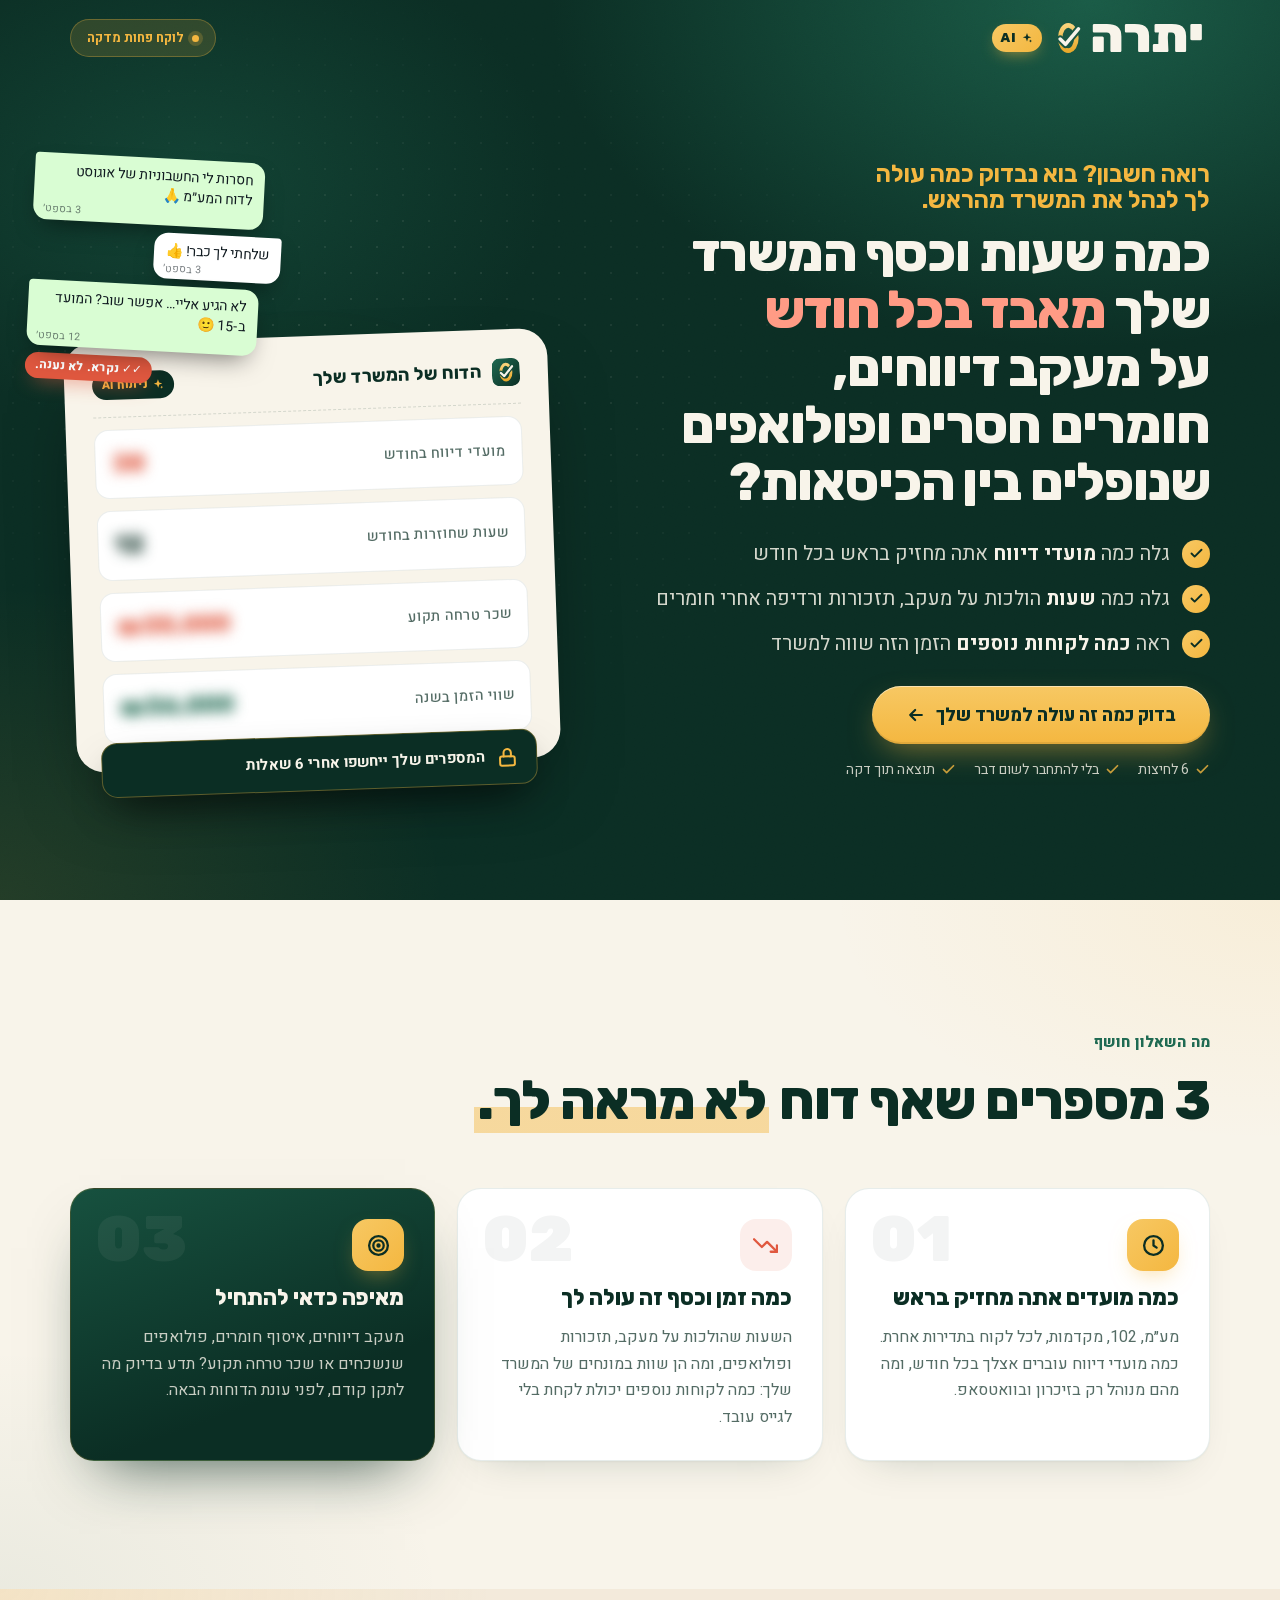
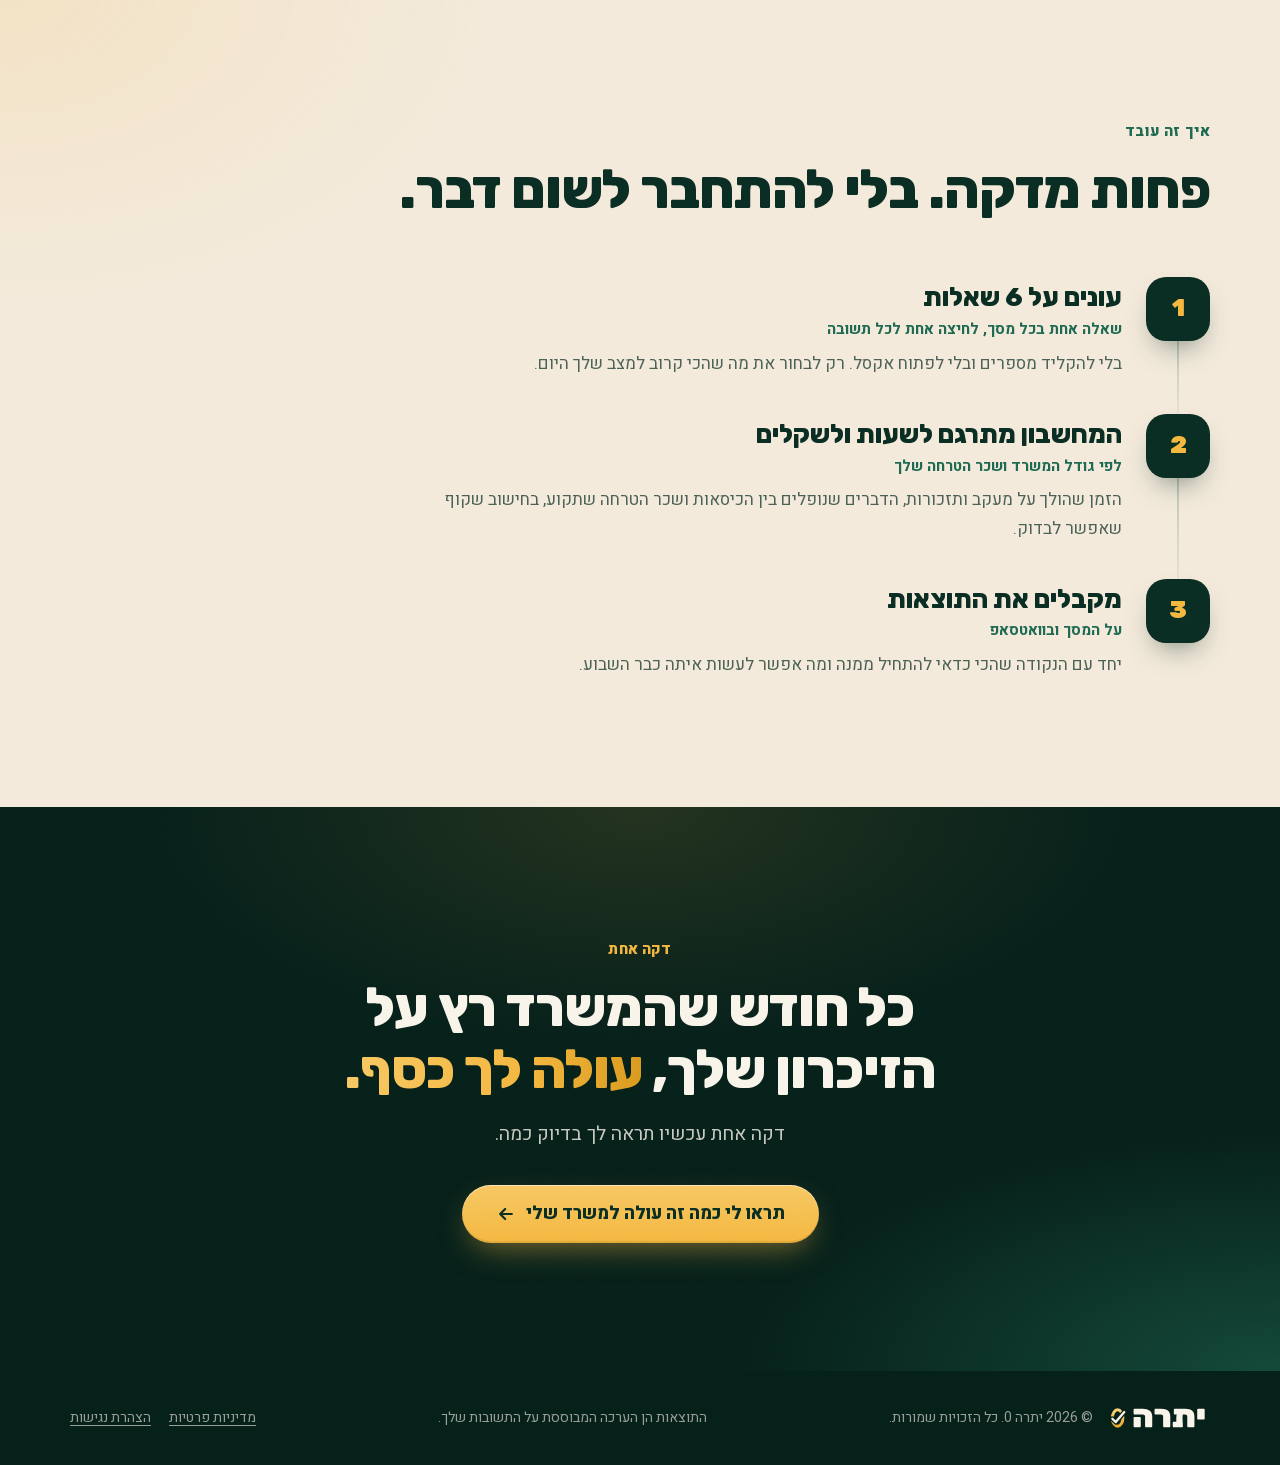
==== index.html @ f4f50a32 "feat(results): book a call from the first screen + offer copy for CPA offices - Results hero: "השלב " ====
<!doctype html>
<html lang="he" dir="rtl">
<head>
<meta charset="utf-8">
<meta name="viewport" content="width=device-width, initial-scale=1, viewport-fit=cover">
<title>מחשבון המשרד לרואי חשבון: כמה זמן וכסף אפשר להחזיר | יתרה 0</title>
<meta name="description" content="רואה חשבון? גלה תוך דקה כמה מועדי דיווח אתה מחזיק בראש, כמה שעות הולכות על מעקב ותזכורות, ומה הזמן הזה שווה למשרד שלך. 6 לחיצות, בלי להתחבר לשום דבר.">
<meta name="theme-color" content="#0B2E24">
<link rel="canonical" href="https://yitra0.noamg.co.il/">
<!-- תצוגה מקדימה כשמשתפים את הקישור (וואטסאפ, פייסבוק, לינקדאין) -->
<meta property="og:type" content="website">
<meta property="og:locale" content="he_IL">
<meta property="og:site_name" content="יתרה 0">
<meta property="og:url" content="https://yitra0.noamg.co.il/">
<meta property="og:title" content="מחשבון המשרד לרואי חשבון | יתרה 0">
<meta property="og:description" content="כמה מועדי דיווח אתה מחזיק בראש, כמה שעות הולכות על מעקב ותזכורות, ומה הזמן הזה שווה למשרד שלך. בדיקה של דקה, שש שאלות.">
<meta property="og:image" content="https://yitra0.noamg.co.il/logo/og-image.jpg">
<meta property="og:image:width" content="1200">
<meta property="og:image:height" content="630">
<meta property="og:image:alt" content="יתרה 0 — מחשבון המשרד לרואי חשבון">
<meta name="twitter:card" content="summary_large_image">
<link rel="preload" href="fonts/heebo-hebrew.woff2" as="font" type="font/woff2" crossorigin>
<link rel="preload" href="fonts/rubik-hebrew.woff2" as="font" type="font/woff2" crossorigin>
<link rel="preconnect" href="https://app.cal.com" crossorigin>
<link rel="stylesheet" href="fonts.css?v=8">
<link rel="icon" href="logo/favicon-g.svg" type="image/svg+xml">
<link rel="icon" href="logo/favicon-g-32.png" type="image/png" sizes="32x32">
<link rel="apple-touch-icon" href="logo/favicon-g-180.png">
<link rel="stylesheet" href="styles.css?v=8">
<style>
  /* ---------- Hero ---------- */
  .hero { min-height: 100svh; display: flex; align-items: center; padding-block: 96px 72px; }
  .hero-grid { position: relative; z-index: 2; display: grid; grid-template-columns: 1.1fr .9fr; gap: 64px; align-items: center; }
  .hero .preview-wrap { margin-top: 178px; }
  .hero h1 { font-size: clamp(32px, 4.4vw, 52px); line-height: 1.1; margin-top: 18px; }
  .hero h1 .kicker { display: block; font-size: .46em; font-weight: 700; margin-bottom: 12px; letter-spacing: 0; }

  .float-chat { position: absolute; z-index: 3; top: -178px; inset-inline-end: -40px; width: 250px; display: grid; gap: 7px; transform: rotate(3deg); animation: float2 6s ease-in-out infinite; }
  @keyframes float2 { 50% { transform: rotate(3deg) translateY(8px); } }
  @media (max-width: 1200px) { .float-chat { inset-inline-end: 0; } }   /* שלא תיחתך בקצה המסך בדסקטופ קטן */
  .fc-msg { position: relative; padding: 8px 12px 18px; border-radius: 14px; font-size: 14px; line-height: 1.45; color: #111B21; box-shadow: 0 12px 26px -10px rgba(0, 0, 0, .55); max-width: 92%; }
  .fc-msg time { position: absolute; bottom: 3px; inset-inline-end: 10px; font-size: 10.5px; opacity: .55; }
  .fc-out { justify-self: end; background: #D9FDD3; border-start-end-radius: 4px; }
  .fc-in { justify-self: start; background: #fff; border-start-start-radius: 4px; }
  .fc-seen { justify-self: end; font-size: 12px; font-weight: 800; color: #fff; background: var(--loss); padding: 3px 10px; border-radius: 999px; box-shadow: 0 8px 20px -8px rgba(224, 88, 63, .8); }
  .hero-bullets { list-style: none; margin: 26px 0 0; padding: 0; display: grid; gap: 12px; }
  .hero-bullets li { display: flex; align-items: center; gap: 12px; font-size: clamp(17px, 1.7vw, 20px); color: rgba(248, 244, 234, .85); }
  .hero-bullets b { color: var(--cream); font-weight: 700; }
  .hb-ck { width: 28px; height: 28px; border-radius: 50%; flex: none; display: grid; place-items: center; background: linear-gradient(135deg, var(--accent-bright), var(--accent)); color: var(--brand-900); }
  .hb-ck svg { width: 15px; height: 15px; }
  .hero-ctas { margin-top: 26px; display: flex; flex-wrap: wrap; gap: 12px; align-items: center; }

  /* כרטיס תצוגה מקדימה נעול */
  .preview-wrap { position: relative; }
  .preview-wrap::before { content: ""; position: absolute; inset: 8% 6%; background: radial-gradient(circle, rgba(244, 183, 64, .28), transparent 70%); filter: blur(40px); }
  .preview { position: relative; padding: 28px; border-radius: 28px; background: var(--cream); color: var(--ink); box-shadow: 0 40px 80px -30px rgba(0, 0, 0, .6); transform: rotate(-2deg); animation: float 7s ease-in-out infinite; }
  @keyframes float { 50% { transform: rotate(-2deg) translateY(-10px); } }
  .preview-head { display: flex; justify-content: space-between; align-items: center; padding-bottom: 16px; border-bottom: 1px dashed rgba(11, 46, 36, .15); }
  .preview-head b { font-family: var(--font-display); font-size: 18px; }
  .tag-ai { display: inline-flex; align-items: center; gap: 4px; background: var(--brand-900) !important; color: var(--accent) !important; }
  .preview-head .tag { font-size: 12px; font-weight: 800; padding: 4px 10px; border-radius: 999px; background: rgba(224, 88, 63, .12); color: var(--loss); }
  .p-row { margin-top: 12px; padding: 14px 16px; border-radius: 14px; background: #fff; border: 1px solid rgba(11, 46, 36, .08); display: flex; justify-content: space-between; align-items: center; gap: 12px; }
  .p-label { font-size: 14.5px; color: rgba(11, 46, 36, .7); font-weight: 500; }
  .p-val { font-family: var(--font-display); font-weight: 800; font-size: 24px; filter: blur(7px); user-select: none; }
  .p-val.save { color: var(--brand-600); }
  .p-val.loss { color: var(--loss); }
  .lock {
    position: absolute; inset-inline: 24px; bottom: -26px;
    display: flex; align-items: center; gap: 12px; padding: 14px 18px; border-radius: 16px;
    background: var(--brand-900); color: var(--cream); border: 1px solid rgba(244, 183, 64, .35);
    box-shadow: 0 18px 40px -14px rgba(0, 0, 0, .7); font-size: 15px; font-weight: 700;
  }
  .lock svg { width: 22px; height: 22px; color: var(--accent); flex: none; }

  /* ---------- מה תגלה ---------- */
  .discover { display: grid; grid-template-columns: repeat(3, 1fr); gap: 22px; margin-top: 56px; }
  .discover .card { display: grid; gap: 14px; align-content: start; transition: transform .4s var(--ease), box-shadow .4s var(--ease); }
  .discover .card:hover { transform: translateY(-6px); box-shadow: 0 30px 60px -30px rgba(11, 46, 36, .35); }
  .discover .num { position: absolute; top: 18px; inset-inline-end: 24px; font-family: var(--font-display); font-weight: 900; font-size: 64px; line-height: 1; color: rgba(11, 46, 36, .05); }
  .discover h3 { font-family: var(--font-display); font-size: 22px; font-weight: 800; }
  .discover p { color: rgba(11, 46, 36, .7); font-size: 16px; }

  /* ---------- איך זה עובד — ציר זמן ---------- */
  .timeline { margin-top: 56px; display: grid; gap: 0; max-width: 820px; }
  .t-step { position: relative; display: grid; grid-template-columns: 64px 1fr; gap: 24px; padding-bottom: 36px; }
  .t-step:last-child { padding-bottom: 0; }
  .t-step::before { content: ""; position: absolute; top: 64px; bottom: 0; inset-inline-start: 31px; width: 2px; background: linear-gradient(rgba(23, 81, 63, .25), rgba(23, 81, 63, .05)); }
  .t-step:last-child::before { display: none; }
  .t-num { width: 64px; height: 64px; border-radius: 20px; display: grid; place-items: center; font-family: var(--font-display); font-weight: 900; font-size: 24px; background: var(--brand-900); color: var(--accent); box-shadow: 0 14px 30px -14px rgba(11, 46, 36, .7); }
  .t-step h3 { font-family: var(--font-display); font-size: clamp(21px, 2.4vw, 26px); font-weight: 800; padding-top: 6px; }
  .t-step .t-sub { color: var(--brand-600); font-weight: 700; font-size: 15px; margin-top: 4px; }
  .t-step p:last-child { margin-top: 8px; color: rgba(11, 46, 36, .72); }

  .final { text-align: center; }
  .final p { margin: 18px auto 34px; opacity: .8; max-width: 560px; font-size: 19px; }

  /* ============================================================
     שאלון — מסך מלא, שאלה אחת בכל מסך
     ============================================================ */
  .quiz { position: fixed; inset: 0; z-index: 100; display: none; flex-direction: column; overflow-y: auto; }
  .quiz.open { display: flex; }
  .quiz-top { position: sticky; top: 0; z-index: 3; background: rgba(11, 46, 36, .85); backdrop-filter: blur(14px); border-bottom: 1px solid rgba(244, 183, 64, .15); }
  .quiz-top .container { display: flex; align-items: center; justify-content: space-between; gap: 16px; padding-block: 14px; }
  .q-count { font-size: 14.5px; font-weight: 600; color: rgba(248, 244, 234, .7); }
  .q-count b { color: var(--accent); }
  .icon-btn { width: 44px; height: 44px; border-radius: 50%; border: 1px solid rgba(248, 244, 234, .18); background: transparent; display: grid; place-items: center; cursor: pointer; color: var(--cream); transition: background .2s; }
  .icon-btn:hover { background: rgba(248, 244, 234, .1); }
  .icon-btn svg { width: 20px; height: 20px; }
  .icon-btn[hidden] { visibility: hidden; display: grid; }
  .progress { height: 4px; background: rgba(248, 244, 234, .08); }
  .progress span { display: block; height: 100%; width: 0; background: linear-gradient(90deg, var(--accent-bright), var(--accent)); box-shadow: 0 0 12px rgba(244, 183, 64, .6); transition: width .7s var(--ease); }

  .quiz-body { position: relative; z-index: 2; flex: 1; display: flex; align-items: center; padding-block: 44px 64px; }
  .screen { width: 100%; max-width: 740px; margin-inline: auto; padding-inline: 20px; display: none; }
  .screen.active { display: block; animation: screenIn .6s var(--ease) both; }
  @keyframes screenIn { from { opacity: 0; transform: translateX(-30px); } to { opacity: 1; transform: none; } }
  .screen.back-anim { animation-name: screenBack; }
  @keyframes screenBack { from { opacity: 0; transform: translateX(30px); } to { opacity: 1; transform: none; } }

  .q-title { font-family: var(--font-display); font-size: clamp(23px, 3.3vw, 33px); font-weight: 800; line-height: 1.3; text-wrap: balance; }
  .q-hint { margin-top: 12px; color: rgba(248, 244, 234, .78); font-size: 17px; }
  .options { margin-top: 30px; display: grid; gap: 12px; }
  .opt {
    display: flex; align-items: center; gap: 16px; width: 100%;
    padding: 18px 20px; border-radius: 20px; cursor: pointer; text-align: start;
    background: rgba(248, 244, 234, .05); border: 1.5px solid rgba(248, 244, 234, .12); color: var(--cream);
    transition: border-color .25s, background .25s, transform .25s var(--ease);
  }
  .opt:active { transform: scale(.985); }
  .opt:hover { border-color: rgba(244, 183, 64, .6); background: rgba(248, 244, 234, .09); transform: translateX(-4px); }
  .opt.selected { border-color: var(--accent); background: rgba(244, 183, 64, .14); }
  .opt:focus-visible { outline: 2px solid rgba(248, 244, 234, .75); outline-offset: 3px; }   /* פוקוס מקלדת נראה שונה מתשובה שנבחרה */
  .opt-key { width: 36px; height: 36px; border-radius: 50%; flex: none; display: grid; place-items: center; font-weight: 800; font-size: 15px; background: rgba(248, 244, 234, .1); transition: background .25s, color .25s; }
  .opt.selected .opt-key { background: var(--accent); color: var(--brand-900); }
  .opt-text { display: grid; gap: 2px; }
  .opt-main { font-weight: 700; font-size: 17.5px; }
  .opt-sub { font-size: 14.5px; color: rgba(248, 244, 234, .62); }
  .kbd-hint { margin-top: 22px; font-size: 13.5px; color: rgba(248, 244, 234, .5); text-align: center; }

  /* מסך החישוב */
  .calc { text-align: center; }
  .ph-title { display: inline-flex; align-items: center; gap: 10px; }
  .ph-title img { border-radius: 8px; }
  .q-center { display: inline-flex; align-items: center; gap: 10px; }
  .q-center img { border-radius: 8px; }
  .calc-logo { position: relative; width: 116px; height: 116px; margin: 0 auto 28px; display: grid; place-items: center; }
  .calc-logo::before { content: ""; position: absolute; inset: 0; border-radius: 50%; background: conic-gradient(from 0deg, transparent 0 55%, var(--accent) 100%); -webkit-mask: radial-gradient(farthest-side, transparent calc(100% - 4px), #000 calc(100% - 3px)); mask: radial-gradient(farthest-side, transparent calc(100% - 4px), #000 calc(100% - 3px)); animation: spin 1.1s linear infinite; }
  .calc-logo img { border-radius: 22px; box-shadow: 0 16px 40px -12px rgba(0, 0, 0, .6); animation: breathe 1.6s ease-in-out infinite; }
  @keyframes breathe { 50% { transform: scale(1.06); } }
  @keyframes spin { to { transform: rotate(360deg); } }
  .calc-list { list-style: none; margin: 30px auto 0; padding: 0; max-width: 440px; display: grid; gap: 12px; text-align: start; }
  .calc-list li { display: flex; gap: 12px; align-items: center; padding: 14px 18px; border-radius: 16px; background: rgba(248, 244, 234, .05); border: 1px solid rgba(248, 244, 234, .1); color: rgba(248, 244, 234, .55); transition: color .3s, border-color .3s; }
  .calc-list .tick { width: 26px; height: 26px; border-radius: 50%; display: grid; place-items: center; border: 2px solid rgba(248, 244, 234, .25); flex: none; transition: all .3s; }
  .calc-list .tick svg { width: 14px; height: 14px; opacity: 0; }
  .calc-list li.done { color: var(--cream); border-color: rgba(244, 183, 64, .35); }
  .calc-list li.done .tick { background: var(--accent); border-color: var(--accent); color: var(--brand-900); }
  .calc-list li.done .tick svg { opacity: 1; }

  /* מסך לכידת הליד */
  .lead-card { display: flex; flex-direction: column; padding: clamp(24px, 4vw, 40px); border-radius: 28px; background: var(--cream); color: var(--ink); box-shadow: 0 40px 80px -30px rgba(0, 0, 0, .6); }
  .lead-card > .pill { align-self: flex-start; }
  .hp-field { position: absolute; inset-inline-start: -9999px; width: 1px; height: 1px; opacity: 0; overflow: hidden; }   /* מלכודת לבוטים — לא נראה למשתמשים */
  .lead-card .q-hint { color: rgba(11, 46, 36, .72); }
  .lead-form { margin-top: 26px; display: grid; gap: 16px; }
  .field label { display: block; font-weight: 700; font-size: 15.5px; margin-bottom: 7px; }
  .field label small { font-weight: 500; font-size: 14px; color: rgba(11, 46, 36, .6); }
  .field input {
    width: 100%; min-height: 56px; padding: 14px 18px; border-radius: 16px;
    background: #fff; border: 1.5px solid rgba(11, 46, 36, .15); color: var(--ink);
    font: inherit; font-size: 17px; transition: border-color .2s, box-shadow .2s;
  }
  .field input::placeholder { color: rgba(11, 46, 36, .38); }
  .field input:focus { outline: none; border-color: var(--brand-600); box-shadow: 0 0 0 4px rgba(31, 106, 82, .15); }
  .field input[aria-invalid="true"] { border-color: var(--loss); }
  .field .err { display: none; margin-top: 6px; color: var(--loss); font-size: 14px; font-weight: 600; }
  .field input[aria-invalid="true"] + .err { display: block; }
  .field input[type="tel"], .field input[type="email"] { direction: ltr; text-align: right; }
  .consent { font-size: 12.5px; color: rgba(11, 46, 36, .55); text-align: center; line-height: 1.55; }
  .consent a { color: inherit; text-decoration: underline; text-underline-offset: 2px; }
  .consent-check { display: flex; gap: 10px; align-items: flex-start; font-size: 14px; line-height: 1.5; color: rgba(11, 46, 36, .75); cursor: pointer; }
  .consent-check input { width: 18px; height: 18px; margin-top: 2px; flex: none; accent-color: var(--brand-600); }
  .form-trust { display: flex; justify-content: center; gap: 8px; align-items: center; color: rgba(11, 46, 36, .7); font-size: 14px; }
  .form-trust svg { width: 16px; height: 16px; color: var(--brand-600); }
  .bribe { margin-top: 20px; padding: 16px 18px; border-radius: 18px; background: #fff; border: 1px solid rgba(11, 46, 36, .1); border-inline-start: 4px solid var(--accent); }
  .bribe-title { font-family: var(--font-display); font-weight: 800; font-size: 16px; }
  .bribe ul { list-style: none; margin: 10px 0 0; padding: 0; display: grid; gap: 9px; }
  .bribe li { display: flex; gap: 10px; align-items: flex-start; font-size: 15px; line-height: 1.55; color: rgba(11, 46, 36, .8); }
  .bribe li b { color: var(--ink); }
  .bribe-ck { width: 22px; height: 22px; border-radius: 50%; flex: none; margin-top: 1px; display: grid; place-items: center; background: var(--brand-900); color: var(--accent); }
  .bribe-ck svg { width: 12px; height: 12px; }
  .done-pill { background: rgba(31, 106, 82, .1); color: var(--brand-600); border-color: rgba(31, 106, 82, .2); }

  @media (max-width: 960px) {
    .hero-grid { grid-template-columns: 1fr; gap: 70px; }
    .preview-wrap { max-width: 460px; margin-inline: auto; width: 100%; }
    .hero .preview-wrap { margin-top: 0; }
    .float-chat { position: relative; top: auto; inset-inline-end: auto; width: auto; max-width: 300px; margin: 0 0 18px auto; transform: none; animation: none; }
    .discover { grid-template-columns: 1fr; }
  }
  /* טאבלט: שתי עמודות, והכרטיס הכהה השלישי על כל הרוחב */
  @media (min-width: 600px) and (max-width: 960px) {
    .discover { grid-template-columns: 1fr 1fr; }
    .discover .card:last-child { grid-column: 1 / -1; }
  }
  @media (max-width: 760px) {
    .hero { padding-block: 100px 80px; min-height: auto; }
    .hero-ctas { flex-direction: column; align-items: stretch; }
    .t-step { grid-template-columns: 52px 1fr; gap: 16px; }
    .t-num { width: 52px; height: 52px; font-size: 20px; border-radius: 16px; }
    .t-step::before { top: 52px; inset-inline-start: 25px; }
    .opt { padding: 16px; }
    .kbd-hint { display: none; }
    .lead-card .lead-form { order: 1; }                 /* במובייל: הטופס מעל קופסת ההבטחות, כדי שהשדות יהיו בקפל הראשון */
    .lead-card .bribe { order: 2; margin-top: 18px; }
  }

  /* ============================================================
     מובייל: פחות מלל, יותר אוויר
     ============================================================ */
  @media (max-width: 760px) {
    .site-header .pill { display: none; }                 /* "לוקח פחות מ-60 שניות" — מופיע גם ליד הכפתור */
    .hero { padding-block: 88px 56px; }
    .hero h1 { font-size: 30px; margin-top: 14px; }
    .hero h1 .kicker { font-size: .5em; margin-bottom: 8px; }
    .hero-bullets { margin-top: 18px; gap: 10px; }
    .hero-bullets li { font-size: 16px; }
    .hb-ck { width: 24px; height: 24px; }       /* משני — יש כפתור דביק למטה */
    .hero-grid { gap: 40px; }
    .float-chat { display: none; }                        /* הכאב כבר מופיע ברשימה */
    .preview { padding: 18px; border-radius: 22px; transform: none; animation: none; }
    .preview-head { gap: 10px; }
    .preview-head b { font-size: 14.5px; }
    .ph-title img { width: 24px; height: 24px; }
    .preview-head .tag { white-space: nowrap; font-size: 11.5px; padding: 4px 9px; flex: none; }
    .p-row { margin-top: 8px; padding: 10px 12px; }
    .p-label { font-size: 13.5px; }
    .p-val { font-size: 19px; }
    .lock { font-size: 13.5px; padding: 11px 14px; bottom: -22px; }

    .discover { margin-top: 32px; gap: 14px; }
    .discover .card { gap: 10px; padding: 20px; }
    .discover .num { font-size: 48px; }
    .discover h3 { font-size: 19px; }
    .discover p { font-size: 15px; }
    .timeline { margin-top: 32px; }
    .t-step { padding-bottom: 24px; }
    .t-step .t-sub { display: none; }
    .t-step p:last-child { font-size: 15px; margin-top: 4px; }
    .final p { font-size: 16px; margin: 12px auto 24px; }
  }
</style>
</head>
<body>
<!-- Meta Pixel (noscript): הפיקסל עצמו נטען מ-tracking.js לפי metaPixelId ב-config.js -->
<noscript><img height="1" width="1" style="display:none" alt="" src="https://www.facebook.com/tr?id=2202476460340750&ev=PageView&noscript=1"></noscript>
<div class="scroll-progress" id="scrollProgress" aria-hidden="true"></div>

<header class="site-header" id="siteHeader">
  <div class="container">
    <a class="logo" href="#" aria-label="לראש הדף">
      <img class="logo-img" src="logo/logo-dark.svg" alt="יתרה 0" width="160" height="40"><span class="ai-tag"><svg class="spark" viewBox="0 0 24 24" fill="currentColor" aria-hidden="true"><path d="M12 2l2.2 6.3L20.5 10.5l-6.3 2.2L12 19l-2.2-6.3L3.5 10.5l6.3-2.2z"/><path d="M19 15l.9 2.1L22 18l-2.1.9L19 21l-.9-2.1L16 18l2.1-.9z"/></svg>AI</span>
    </a>
    <span class="pill" style="font-size:13px"><span class="pill-dot"></span>לוקח פחות מדקה</span>
  </div>
</header>

<main id="main">
<!-- ============================ HERO ============================ -->
<section class="hero mesh-emerald noise">
  <div class="dot-grid"></div>
  <div class="container hero-grid">
    <div>
      <h1 class="h-display reveal"><span class="kicker text-accent">רואה חשבון? בוא נבדוק כמה עולה לך לנהל את המשרד מהראש.</span>כמה שעות וכסף המשרד שלך <span class="text-loss">מאבד בכל חודש</span> על מעקב דיווחים, חומרים חסרים ופולואפים שנופלים בין הכיסאות?</h1>

      <ul class="hero-bullets reveal">
        <li><span class="hb-ck"><svg viewBox="0 0 24 24" fill="none" stroke="currentColor" stroke-width="3" stroke-linecap="round" stroke-linejoin="round"><path d="M20 6L9 17l-5-5"/></svg></span><span>גלה כמה <b>מועדי דיווח</b> אתה מחזיק בראש בכל חודש</span></li>
        <li><span class="hb-ck"><svg viewBox="0 0 24 24" fill="none" stroke="currentColor" stroke-width="3" stroke-linecap="round" stroke-linejoin="round"><path d="M20 6L9 17l-5-5"/></svg></span><span>גלה כמה <b>שעות</b> הולכות על מעקב, תזכורות ורדיפה אחרי חומרים</span></li>
        <li><span class="hb-ck"><svg viewBox="0 0 24 24" fill="none" stroke="currentColor" stroke-width="3" stroke-linecap="round" stroke-linejoin="round"><path d="M20 6L9 17l-5-5"/></svg></span><span>ראה <b>כמה לקוחות נוספים</b> הזמן הזה שווה למשרד</span></li>
      </ul>

      <div class="reveal" id="heroCta">
        <div class="hero-ctas">
          <button class="btn btn-primary shine" data-start-quiz>
            בדוק כמה זה עולה למשרד שלך
            <svg viewBox="0 0 24 24" fill="none" stroke="currentColor" stroke-width="2.6" stroke-linecap="round" stroke-linejoin="round"><path d="M19 12H5M11 18l-6-6 6-6"/></svg>
          </button>
        </div>
        <div class="cta-meta">
          <span><svg viewBox="0 0 24 24" fill="none" stroke="currentColor" stroke-width="2.8" stroke-linecap="round" stroke-linejoin="round"><path d="M20 6L9 17l-5-5"/></svg>6 לחיצות</span>
          <span><svg viewBox="0 0 24 24" fill="none" stroke="currentColor" stroke-width="2.8" stroke-linecap="round" stroke-linejoin="round"><path d="M20 6L9 17l-5-5"/></svg>בלי להתחבר לשום דבר</span>
          <span><svg viewBox="0 0 24 24" fill="none" stroke="currentColor" stroke-width="2.8" stroke-linecap="round" stroke-linejoin="round"><path d="M20 6L9 17l-5-5"/></svg>תוצאה תוך דקה</span>
        </div>
      </div>
    </div>

    <!-- תצוגה מקדימה נעולה של דוח התוצאות -->
    <div class="preview-wrap reveal" aria-hidden="true">
      <div class="float-chat">
        <div class="fc-msg fc-out">חסרות לי החשבוניות של אוגוסט לדוח המע״מ 🙏<time>3 בספט׳</time></div>
        <div class="fc-msg fc-in">שלחתי לך כבר! 👍<time>3 בספט׳</time></div>
        <div class="fc-msg fc-out">לא הגיע אליי… אפשר שוב? המועד ב-15 🙂<time>12 בספט׳</time></div>
        <div class="fc-seen">✓✓ נקרא. לא נענה.</div>
      </div>
      <div class="preview">
        <div class="preview-head"><b class="ph-title"><img src="logo/mark.svg" alt="" width="28" height="28">הדוח של המשרד שלך</b><span class="tag tag-ai"><svg class="spark" viewBox="0 0 24 24" fill="currentColor" aria-hidden="true"><path d="M12 2l2.2 6.3L20.5 10.5l-6.3 2.2L12 19l-2.2-6.3L3.5 10.5l6.3-2.2z"/><path d="M19 15l.9 2.1L22 18l-2.1.9L19 21l-.9-2.1L16 18l2.1-.9z"/></svg>ניתוח AI</span></div>
        <div class="p-row"><span class="p-label">מועדי דיווח בחודש</span><span class="p-val loss">38</span></div>
        <div class="p-row"><span class="p-label">שעות שחוזרות בחודש</span><span class="p-val">12</span></div>
        <div class="p-row"><span class="p-label">שכר טרחה תקוע</span><span class="p-val loss">₪35,000</span></div>
        <div class="p-row"><span class="p-label">שווי הזמן בשנה</span><span class="p-val save">₪36,000</span></div>
        <div class="lock"><svg viewBox="0 0 24 24" fill="none" stroke="currentColor" stroke-width="2.2" stroke-linecap="round" stroke-linejoin="round"><rect x="4" y="11" width="16" height="10" rx="2"/><path d="M8 11V7a4 4 0 018 0v4"/></svg>המספרים שלך ייחשפו אחרי 6 שאלות</div>
      </div>
    </div>
  </div>
</section>

<!-- ============================ מה תגלה ============================ -->
<section class="section mesh-cream" id="discover">
  <div class="container">
    <div class="section-head reveal">
      <span class="eyebrow">מה השאלון חושף</span>
      <h2 class="h-section">3 מספרים שאף דוח <span class="mark">לא מראה לך.</span></h2>
    </div>
    <div class="discover">
      <article class="card reveal">
        <span class="num" aria-hidden="true">01</span>
        <span class="icon-tile tile-accent"><svg viewBox="0 0 24 24" fill="none" stroke="currentColor" stroke-width="2.2" stroke-linecap="round" stroke-linejoin="round"><circle cx="12" cy="12" r="9"/><path d="M12 7v5l3 2"/></svg></span>
        <h3>כמה מועדים אתה מחזיק בראש</h3>
        <p>מע״מ, 102, מקדמות, לכל לקוח בתדירות אחרת. כמה מועדי דיווח עוברים אצלך בכל חודש, ומה מהם מנוהל רק בזיכרון ובוואטסאפ.</p>
      </article>
      <article class="card reveal">
        <span class="num" aria-hidden="true">02</span>
        <span class="icon-tile tile-loss"><svg viewBox="0 0 24 24" fill="none" stroke="currentColor" stroke-width="2.2" stroke-linecap="round" stroke-linejoin="round"><path d="M23 18l-9.5-9.5-5 5L1 6"/><path d="M17 18h6v-6"/></svg></span>
        <h3>כמה זמן וכסף זה עולה לך</h3>
        <p>השעות שהולכות על מעקב, תזכורות ופולואפים, ומה הן שוות במונחים של המשרד שלך: כמה לקוחות נוספים יכולת לקחת בלי לגייס עובד.</p>
      </article>
      <article class="card card-dark reveal">
        <span class="num" aria-hidden="true" style="color:rgba(248,244,234,.06)">03</span>
        <span class="icon-tile tile-accent"><svg viewBox="0 0 24 24" fill="none" stroke="currentColor" stroke-width="2.2" stroke-linecap="round" stroke-linejoin="round"><circle cx="12" cy="12" r="9"/><circle cx="12" cy="12" r="5"/><circle cx="12" cy="12" r="1"/></svg></span>
        <h3>מאיפה כדאי להתחיל</h3>
        <p style="color:rgba(248,244,234,.8)">מעקב דיווחים, איסוף חומרים, פולואפים שנשכחים או שכר טרחה תקוע? תדע בדיוק מה לתקן קודם, לפני עונת הדוחות הבאה.</p>
      </article>
    </div>
  </div>
</section>

<!-- ============================ איך זה עובד ============================ -->
<section class="section mesh-cream-warm">
  <div class="container">
    <div class="section-head reveal">
      <span class="eyebrow">איך זה עובד</span>
      <h2 class="h-section">פחות מדקה. בלי להתחבר לשום דבר.</h2>
    </div>
    <div class="timeline">
      <div class="t-step reveal"><span class="t-num">1</span><div><h3>עונים על 6 שאלות</h3><p class="t-sub">שאלה אחת בכל מסך, לחיצה אחת לכל תשובה</p><p>בלי להקליד מספרים ובלי לפתוח אקסל. רק לבחור את מה שהכי קרוב למצב שלך היום.</p></div></div>
      <div class="t-step reveal"><span class="t-num">2</span><div><h3>המחשבון מתרגם לשעות ולשקלים</h3><p class="t-sub">לפי גודל המשרד ושכר הטרחה שלך</p><p>הזמן שהולך על מעקב ותזכורות, הדברים שנופלים בין הכיסאות ושכר הטרחה שתקוע, בחישוב שקוף שאפשר לבדוק.</p></div></div>
      <div class="t-step reveal"><span class="t-num">3</span><div><h3>מקבלים את התוצאות</h3><p class="t-sub">על המסך ובוואטסאפ</p><p>יחד עם הנקודה שהכי כדאי להתחיל ממנה ומה אפשר לעשות איתה כבר השבוע.</p></div></div>
    </div>
  </div>
</section>

<!-- ============================ CTA סופי ============================ -->
<section class="section mesh-deep noise final">
  <div class="container narrow reveal">
    <span class="eyebrow">דקה אחת</span>
    <h2 class="h-display h-section" style="margin-top:14px">כל חודש שהמשרד רץ על הזיכרון שלך, <span class="text-grad">עולה לך כסף.</span></h2>
    <p>דקה אחת עכשיו תראה לך בדיוק כמה.</p>
    <button class="btn btn-primary shine" data-start-quiz>
      תראו לי כמה זה עולה למשרד שלי
      <svg viewBox="0 0 24 24" fill="none" stroke="currentColor" stroke-width="2.6" stroke-linecap="round" stroke-linejoin="round"><path d="M19 12H5M11 18l-6-6 6-6"/></svg>
    </button>
  </div>
</section>
</main>

<footer class="footer">
  <div class="container">
    <span class="footer-brand"><img src="logo/logo-dark.svg" alt="יתרה 0" width="96" height="24"><span>© <span id="year"></span> <span data-brand>יתרה 0</span>. כל הזכויות שמורות.</span></span>
    <span>התוצאות הן הערכה המבוססת על התשובות שלך.</span>
    <nav class="footer-links" aria-label="מידע משפטי"><a href="privacy.html" target="_blank" rel="noopener">מדיניות פרטיות</a><a href="https://noamg.co.il/accessibility" target="_blank" rel="noopener">הצהרת נגישות</a></nav>
  </div>
</footer>

<div class="sticky-cta" id="sticky">
  <button class="btn btn-primary shine btn-block" data-start-quiz>בדוק כמה זה עולה למשרד שלך</button>
</div>

<!-- ============================================================
     השאלון
     ============================================================ -->
<div class="quiz mesh-emerald" id="quiz" role="dialog" aria-modal="true" aria-label="שאלון אבחון למשרד">
  <div class="quiz-top">
    <div class="container">
      <button class="icon-btn" id="qBack" aria-label="לשאלה הקודמת" hidden>
        <svg viewBox="0 0 24 24" fill="none" stroke="currentColor" stroke-width="2.4" stroke-linecap="round" stroke-linejoin="round"><path d="M9 18l6-6-6-6"/></svg>
      </button>
      <span class="q-center"><img src="logo/mark.svg" alt="" width="28" height="28"><span class="q-count" id="qCount" aria-live="polite"></span></span>
      <button class="icon-btn" id="qClose" aria-label="סגירת השאלון">
        <svg viewBox="0 0 24 24" fill="none" stroke="currentColor" stroke-width="2.4" stroke-linecap="round" stroke-linejoin="round"><path d="M18 6L6 18M6 6l12 12"/></svg>
      </button>
    </div>
    <div class="progress" role="progressbar" aria-valuemin="0" aria-valuemax="100" id="qProgressWrap"><span id="qProgress"></span></div>
  </div>

  <div class="quiz-body">
    <div id="qScreens" style="display:contents"></div>

    <!-- מסך החישוב -->
    <div class="screen calc" id="calcScreen">
      <div class="calc-logo" aria-hidden="true"><img src="logo/mark.svg" alt="" width="84" height="84"></div>
      <span class="ai-pill"><svg class="spark" viewBox="0 0 24 24" fill="currentColor" aria-hidden="true"><path d="M12 2l2.2 6.3L20.5 10.5l-6.3 2.2L12 19l-2.2-6.3L3.5 10.5l6.3-2.2z"/><path d="M19 15l.9 2.1L22 18l-2.1.9L19 21l-.9-2.1L16 18l2.1-.9z"/></svg>ניתוח אישי</span>
      <h2 class="q-title" style="margin-top:14px">מחשב את התוצאות של המשרד שלך...</h2>
      <ul class="calc-list">
        <li><span class="tick"><svg viewBox="0 0 24 24" fill="none" stroke="currentColor" stroke-width="3.4" stroke-linecap="round" stroke-linejoin="round"><path d="M20 6L9 17l-5-5"/></svg></span>מחשב את הזמן שהולך על מעקב דיווחים וחומרים</li>
        <li><span class="tick"><svg viewBox="0 0 24 24" fill="none" stroke="currentColor" stroke-width="3.4" stroke-linecap="round" stroke-linejoin="round"><path d="M20 6L9 17l-5-5"/></svg></span>בודק כמה דברים נופלים בין הכיסאות</li>
        <li><span class="tick"><svg viewBox="0 0 24 24" fill="none" stroke="currentColor" stroke-width="3.4" stroke-linecap="round" stroke-linejoin="round"><path d="M20 6L9 17l-5-5"/></svg></span>מחשב כמה זמן וכסף אפשר להחזיר</li>
      </ul>
    </div>

    <!-- מסך לכידת הליד -->
    <div class="screen" id="leadScreen">
      <div class="lead-card">
        <span class="pill done-pill"><svg viewBox="0 0 24 24" fill="none" stroke="currentColor" stroke-width="2.8" stroke-linecap="round" stroke-linejoin="round"><path d="M20 6L9 17l-5-5"/></svg>האבחון הושלם בהצלחה!</span>
        <h2 class="q-title" style="margin-top:16px">התוצאות שלך מוכנות.</h2>
        <p class="q-hint">חישבנו כמה שעות וכסף המשרד שלך מאבד בכל חודש על מעקב דיווחים, חומרים חסרים ופולואפים, וכמה מזה אפשר להחזיר.</p>

        <div class="bribe">
          <p class="bribe-title">ברגע שתלחץ, תקבל:</p>
          <ul>
            <li><span class="bribe-ck"><svg viewBox="0 0 24 24" fill="none" stroke="currentColor" stroke-width="2.8" stroke-linecap="round" stroke-linejoin="round"><path d="M20 6L9 17l-5-5"/></svg></span><span><b>דוח אישי למשרד שלך:</b> כמה שעות חוזרות אליך בחודש, מה הן שוות בשקלים, וכמה מועדי דיווח אתה מחזיק בראש.</span></li>
            <li><span class="bribe-ck"><svg viewBox="0 0 24 24" fill="none" stroke="currentColor" stroke-width="2.8" stroke-linecap="round" stroke-linejoin="round"><path d="M20 6L9 17l-5-5"/></svg></span><span><b>מאיפה כדאי להתחיל:</b> הנקודה שהכי מעיקה על המשרד, לפני עונת הדוחות הבאה.</span></li>
            <li><span class="bribe-ck"><svg viewBox="0 0 24 24" fill="none" stroke="currentColor" stroke-width="2.8" stroke-linecap="round" stroke-linejoin="round"><path d="M20 6L9 17l-5-5"/></svg></span><span><b>הכול גם בוואטסאפ,</b> כדי שתוכל לחזור לזה ולהראות לשותפים.</span></li>
          </ul>
        </div>

        <form class="lead-form" id="leadForm" novalidate>
          <div class="field">
            <label for="fName">שם מלא</label>
            <input id="fName" name="name" type="text" autocomplete="name" placeholder="איך קוראים לך?" required aria-describedby="fNameErr">
            <span class="err" id="fNameErr" role="alert">נא להזין שם</span>
          </div>
          <div class="field">
            <label for="fPhone">טלפון <small>(כדי שנוכל לשלוח לך את התוצאות גם לוואטסאפ)</small></label>
            <input id="fPhone" name="phone" type="tel" autocomplete="tel" inputmode="tel" placeholder="050-0000000" required aria-describedby="fPhoneErr">
            <span class="err" id="fPhoneErr" role="alert">נא להזין מספר טלפון תקין</span>
          </div>
          <label class="consent-check" for="fFollowup"><input id="fFollowup" name="followup" type="checkbox"><span>אפשר לשלוח לי בוואטסאפ תזכורת לתיאום השיחה, אם לא אספיק לקבוע. אפשר להסיר בכל עת.</span></label>
          <div class="hp-field" aria-hidden="true"><label>אתר <input name="website" type="text" tabindex="-1" autocomplete="off"></label></div>
          <button type="submit" class="btn btn-primary shine btn-block" id="leadSubmit">
            <span id="leadSubmitText">הראו לי את התוצאות</span>
            <svg viewBox="0 0 24 24" fill="none" stroke="currentColor" stroke-width="2.6" stroke-linecap="round" stroke-linejoin="round"><path d="M19 12H5M11 18l-6-6 6-6"/></svg>
          </button>
          <p class="form-trust"><svg viewBox="0 0 24 24" fill="none" stroke="currentColor" stroke-width="2.2" stroke-linecap="round" stroke-linejoin="round"><rect x="4" y="11" width="16" height="10" rx="2"/><path d="M8 11V7a4 4 0 018 0v4"/></svg>הפרטים נשארים אצלנו. בלי ספאם, ולא נעביר אותם לאף אחד.</p>
          <p class="consent">בלחיצה על הכפתור אני מאשר/ת לקבל את תוצאות האבחון ופנייה בנושא בטלפון ובוואטסאפ, בהתאם ל<a href="privacy.html" target="_blank" rel="noopener">מדיניות הפרטיות</a>.</p>
        </form>
      </div>
    </div>
  </div>
</div>

<script src="config.js?v=8"></script>
<script src="tracking.js?v=8"></script>
<script src="booking.js?v=8"></script>
<script>
(function () {
  "use strict";
  var CFG = window.FUNNEL_CONFIG || {};
  var fmt = function (n) { return Math.round(n).toLocaleString("he-IL"); };

  /* ---------- שם המותג ---------- */
  document.querySelectorAll("[data-brand]").forEach(function (el) { el.textContent = CFG.brand || el.textContent; });
  document.getElementById("year").textContent = new Date().getFullYear();

  /* ============================================================
     השאלות — לכל תשובה יש משקל (value) שנכנס לחישוב
     ============================================================ */
  var QUESTIONS = [
    {
      id: "clients",
      title: "כמה לקוחות פעילים יש למשרד?",
      options: [
        { main: "עד 30 לקוחות", sub: "משרד קטן, הכול עובר דרכי", value: 25 },
        { main: "30 עד 80 לקוחות", sub: "כבר אי אפשר לזכור הכול בראש", value: 55 },
        { main: "80 עד 200 לקוחות", sub: "יש צוות, ועדיין הכול מתנקז אליי", value: 140 },
        { main: "מעל 200 לקוחות", sub: "משרד גדול עם הרבה ידיים ועוד יותר מועדים", value: 250 }
      ]
    },
    {
      id: "tracking",
      title: "תחילת חודש. איך אתה יודע מה כל לקוח צריך לדווח החודש, ומה כבר הגיע?",
      options: [
        { main: "יש לי מערכת שמתמלאת לבד", sub: "הכול מול העיניים, בלי להכין כלום", value: 1 },
        { main: "אקסל שאני מעדכן ידנית", sub: "שעה-שעתיים של הצלבות בכל חודש", value: 5 },
        { main: "בראש ובוואטסאפים", sub: "זה עובד. עד שזה לא עובד", value: 10 },
        { main: "אני מגלה כשהלקוח מתקשר", sub: "או כשמגיע מכתב מרשות המסים", value: 15 }
      ]
    },
    {
      id: "materials",
      title: "מתקרב מועד דיווח (מע\"מ, 102, מקדמות). איך נראה איסוף החומרים מהלקוחות?",
      options: [
        { main: "הלקוחות מעלים הכול בזמן", sub: "התיקים מוכנים לטיפול תמיד", value: 4 },
        { main: "צריך להזכיר לחלק מהלקוחות", sub: "כמה שעות של הודעות ומיילים לפני כל מועד", value: 12 },
        { main: "סיוט", sub: "קבלות מטושטשות בוואטסאפ, \"שלחתי לך כבר\", ומיילים שאף אחד לא עונה עליהם", value: 22 },
        { main: "עונת דוחות = לילות לבנים", sub: "אני עובד עד 2 בלילה, הלקוחות מתעלמים מהוואטסאפים שלי, והדוחות נדחים", value: 35 }
      ]
    },
    {
      id: "slips",
      title: "בחודש האחרון, כמה פעמים משהו נפל בין הכיסאות? לקוח שחיכה לתשובה, מסמך ששכחת לבקש, פולואפ שלא קרה.",
      options: [
        { main: "אף פעם", sub: "שום דבר לא נופל אצלי", value: 0 },
        { main: "פעם-פעמיים", sub: "קורה, ואז מתנצלים ומתקנים", value: 1.5 },
        { main: "3 עד 5 פעמים", sub: "ואני יודע רק על אלה שגילו", value: 4 },
        { main: "הפסקתי לספור", sub: "כל יום משהו מתפספס, וזה יושב לי על הראש", value: 7 }
      ]
    },
    {
      id: "fee",
      title: "מה שכר הטרחה החודשי הממוצע של לקוח במשרד?",
      options: [
        { main: "עד 500 ₪", value: 400 },
        { main: "500 עד 1,000 ₪", value: 750 },
        { main: "1,000 עד 2,000 ₪", value: 1500 },
        { main: "מעל 2,000 ₪", value: 2500 }
      ]
    },
    {
      id: "outstanding",
      title: "וכמה שכר טרחה יושב כרגע \"בחוץ\", אצל לקוחות שעברו את מועד התשלום?",
      options: [
        { main: "פחות מ-10,000 ₪", sub: "זה סביר, אבל עדיין דורש התעסקות", value: 5000 },
        { main: "בין 10,000 ₪ ל-30,000 ₪", sub: "אני עובד חודשים בלי לקבל על זה כסף", value: 20000 },
        { main: "בין 30,000 ₪ ל-80,000 ₪", sub: "זה כבר מורגש בתזרים", value: 55000 },
        { main: "מעל 80,000 ₪", sub: "יותר ממה שנוח לי להודות", value: 100000 }
      ]
    }
  ];

  var TOTAL = QUESTIONS.length;
  var answers = {};      // id -> index של התשובה
  var current = 0;
  var KEYS = ["1", "2", "3", "4"];   // תואם לרמז "1-4 במקלדת"

  var quiz = document.getElementById("quiz");
  var screensWrap = document.getElementById("qScreens");
  var qCount = document.getElementById("qCount");
  var qProgress = document.getElementById("qProgress");
  var qProgressWrap = document.getElementById("qProgressWrap");
  var qBack = document.getElementById("qBack");
  var calcScreen = document.getElementById("calcScreen");
  var leadScreen = document.getElementById("leadScreen");
  var lastFocus = null;

  /* ---------- בניית מסכי השאלות ---------- */
  QUESTIONS.forEach(function (q, qi) {
    var s = document.createElement("div");
    s.className = "screen";
    s.dataset.index = qi;
    var html = '<h2 class="q-title" id="qt' + qi + '">' + q.title + '</h2>' +
               '<div class="options" role="radiogroup" aria-labelledby="qt' + qi + '">';
    q.options.forEach(function (o, oi) {
      html += '<button type="button" class="opt" role="radio" aria-checked="false" data-q="' + qi + '" data-o="' + oi + '">' +
                '<span class="opt-key" aria-hidden="true">' + KEYS[oi] + '</span>' +
                '<span class="opt-text"><span class="opt-main">' + o.main.replace(/ ₪/g, "&nbsp;₪") + '</span>' +
                (o.sub ? '<span class="opt-sub">' + o.sub + '</span>' : '') + '</span>' +
              '</button>';
    });
    html += '</div><p class="kbd-hint">טיפ: אפשר ללחוץ 1-4 במקלדת</p>';
    s.innerHTML = html;
    screensWrap.appendChild(s);
  });

  function allScreens() { return quiz.querySelectorAll(".screen"); }

  function show(el, backwards) {
    allScreens().forEach(function (s) { s.classList.remove("active", "back-anim"); });
    el.classList.add("active");
    if (backwards) el.classList.add("back-anim");
    quiz.scrollTop = 0;
  }

  function setProgress(pct, label) {
    qProgress.style.width = pct + "%";
    qProgressWrap.setAttribute("aria-valuenow", Math.round(pct));
    qCount.innerHTML = label;
  }

  function goTo(i, backwards) {
    current = i;
    var screen = screensWrap.children[i];
    show(screen, backwards);
    setProgress((i / TOTAL) * 100 + 4, "שאלה <b>" + (i + 1) + "</b> מתוך " + TOTAL);
    qBack.hidden = i === 0;
    var sel = screen.querySelector(".opt.selected") || screen.querySelector(".opt");
    setTimeout(function () { sel.focus({ preventScroll: true }); }, 60);
  }

  /* נעילת גלילה שעובדת גם באייפון (overflow:hidden לבד לא מספיק שם) */
  var lockedY = 0;
  function lockScroll() {
    lockedY = window.scrollY;
    document.body.style.position = "fixed"; document.body.style.top = -lockedY + "px";
    document.body.style.width = "100%"; document.body.style.overflow = "hidden";
  }
  function unlockScroll() {
    document.body.style.position = ""; document.body.style.top = "";
    document.body.style.width = ""; document.body.style.overflow = "";
    window.scrollTo(0, lockedY);
  }

  function openQuiz() {
    lastFocus = document.activeElement;
    quiz.classList.add("open");
    lockScroll();
    track("QuizStart");   /* פעם אחת לטעינת דף, גם אם סגר ופתח שוב */
    if (window.qfCal) window.qfCal.warm();   /* היומן נטען ברקע בזמן שעונים, כדי שיופיע מיד בדף התוצאות */
    goTo(0);
  }

  function closeQuiz() {
    quiz.classList.remove("open");
    unlockScroll();
    if (lastFocus) lastFocus.focus();
  }

  document.querySelectorAll("[data-start-quiz]").forEach(function (b) { b.addEventListener("click", openQuiz); });
  document.getElementById("qClose").addEventListener("click", closeQuiz);
  qBack.addEventListener("click", function () {
    if (leadScreen.classList.contains("active")) { goTo(TOTAL - 1, true); return; }
    if (current > 0) goTo(current - 1, true);
  });

  /* ---------- בחירת תשובה ---------- */
  screensWrap.addEventListener("click", function (e) {
    var opt = e.target.closest(".opt");
    if (!opt) return;
    choose(+opt.dataset.q, +opt.dataset.o);
  });

  var advancing = false;
  function choose(qi, oi) {
    if (advancing) return;
    answers[QUESTIONS[qi].id] = oi;
    /* אירוע לכל שאלה שנענתה (QuizAnswer1 … QuizAnswer6) — כדי לראות בדיוק איפה נוטשים */
    track("QuizAnswer" + (qi + 1), { question: QUESTIONS[qi].id, answer: oi + 1 });
    var screen = screensWrap.children[qi];
    screen.querySelectorAll(".opt").forEach(function (o, i) {
      o.classList.toggle("selected", i === oi);
      o.setAttribute("aria-checked", i === oi ? "true" : "false");
    });
    advancing = true;
    setTimeout(function () {
      advancing = false;
      if (qi < TOTAL - 1) goTo(qi + 1);
      else runCalculation();
    }, 340);
  }

  document.addEventListener("keydown", function (e) {
    if (!quiz.classList.contains("open")) return;
    if (e.key === "Escape") { closeQuiz(); return; }
    var active = screensWrap.querySelector(".screen.active");
    if (!active) return;
    var n = parseInt(e.key, 10);
    if (n >= 1 && n <= 4) choose(+active.dataset.index, n - 1);
  });

  /* לכידת פוקוס בתוך הדיאלוג: Tab לא בורח לדף שמאחור */
  document.addEventListener("keydown", function (e) {
    if (e.key !== "Tab" || !quiz.classList.contains("open")) return;
    var els = Array.prototype.filter.call(
      quiz.querySelectorAll('button:not([hidden]):not([disabled]), input:not([disabled]), a[href]'),
      function (el) { return el.offsetParent !== null; }
    );
    if (!els.length) return;
    var first = els[0], last = els[els.length - 1];
    if (e.shiftKey && document.activeElement === first) { e.preventDefault(); last.focus(); }
    else if (!e.shiftKey && document.activeElement === last) { e.preventDefault(); first.focus(); }
    else if (!quiz.contains(document.activeElement)) { e.preventDefault(); first.focus(); }
  });

  /* ---------- מסך החישוב ---------- */
  function runCalculation() {
    show(calcScreen);
    qBack.hidden = true;
    setProgress(96, "מחשב תוצאות...");
    var items = calcScreen.querySelectorAll(".calc-list li");
    items.forEach(function (li) { li.classList.remove("done"); });
    items.forEach(function (li, i) { setTimeout(function () { li.classList.add("done"); }, 650 * (i + 1)); });
    setTimeout(function () {
      show(leadScreen);
      qBack.hidden = false;
      setProgress(100, "שלב אחרון");
      track("QuizComplete");
      setTimeout(function () { document.getElementById("fName").focus(); }, 80);
    }, 650 * items.length + 600);
  }

  /* ============================================================
     לוגיקת החישוב — כל המספרים בדקות לחודש
     מעקב דיווחים  = לקוחות × דקות ללקוח (ש׳2) — 90% נחסך (הלוח מתמלא לבד)
     איסוף חומרים  = לקוחות × דקות ללקוח (ש׳3) — 60% נחסך (חלק נשאר אנושי)
     נפילות        = מספר תקלות (ש׳4) × 60 דקות טיפול — 80% נחסך
     שווי שעה      = שכר טרחה חודשי ממוצע (ש׳5) ÷ שעות ללקוח בחודש (config.js)
     שווי בשנה     = שעות שנחסכות × שווי שעה × 12
     שכר הטרחה התקוע (ש׳6) מוצג בנפרד ולא נכנס לסכום — כדי לא לספור פעמיים.
     ============================================================ */
  var SAVE = { tracking: 0.9, materials: 0.6, slips: 0.8 };
  var SLIP_MINUTES = 60;

  function val(id) { var q = QUESTIONS.filter(function (x) { return x.id === id; })[0]; return q.options[answers[id]].value; }
  function txt(id) { var q = QUESTIONS.filter(function (x) { return x.id === id; })[0]; var o = q.options[answers[id]]; return o.main + (o.sub ? " (" + o.sub + ")" : ""); }
  function r1(n) { return Math.round(n * 10) / 10; }

  function compute() {
    var clients = val("clients"), fee = val("fee");
    var perClient = CFG.hoursPerClient || 3;
    var trackingH = clients * val("tracking") / 60;
    var materialsH = clients * val("materials") / 60;
    var slipsH = val("slips") * SLIP_MINUTES / 60;
    var parts = [
      { key: "tracking", hours: trackingH, saved: trackingH * SAVE.tracking },
      { key: "materials", hours: materialsH, saved: materialsH * SAVE.materials },
      { key: "slips", hours: slipsH, saved: slipsH * SAVE.slips }
    ];
    var hours = parts.reduce(function (a, p) { return a + p.hours; }, 0);
    var saved = parts.reduce(function (a, p) { return a + p.saved; }, 0);
    /* מעגלים לפני ההכפלה — כדי שהחישוב שמוצג בדף התוצאות ("12 × ₪250 × 12") ייצא בדיוק */
    var savedR = Math.max(1, Math.round(saved));
    var hourValue = Math.round(fee / perClient);
    var yearly = savedR * hourValue * 12;
    var biggest = answers.outstanding >= 2 ? "cashflow"
      : parts.slice().sort(function (a, b) { return b.saved - a.saved; })[0].key;

    return {
      clients: clients,
      clientsLabel: QUESTIONS[0].options[answers.clients].main,
      fee: fee,
      trackingHours: r1(trackingH), materialsHours: r1(materialsH), slipsHours: r1(slipsH),
      slips: val("slips"),
      hours: Math.max(1, Math.round(hours)),
      saved: savedR,
      savedYear: savedR * 12,
      extraClients: Math.floor(savedR / perClient),
      perClient: perClient,
      hourValue: hourValue,
      yearly: yearly,
      monthlyValue: Math.round(yearly / 12),
      deadlines: Math.round(clients * (CFG.deadlinesPerClient || 1.5)),
      outstanding: val("outstanding"),
      biggest: biggest,
      taxRisk: answers.materials === 3 || answers.tracking === 3
    };
  }

  /* ---------- טופס הליד ---------- */
  var form = document.getElementById("leadForm");
  var SUBMIT_TEXT = document.getElementById("leadSubmitText").textContent;
  function setErr(input, bad) { input.setAttribute("aria-invalid", bad ? "true" : "false"); return !bad; }
  // הודעת השגיאה נעלמת ברגע שמתחילים לתקן
  ["name", "phone"].forEach(function (f) { form[f].addEventListener("input", function () { setErr(form[f], false); }); });
  // אם הדפדפן שחזר את הדף מהמטמון אחרי "חזור" — הכפתור לא נשאר נעול
  addEventListener("pageshow", function (e) {
    if (!e.persisted) return;
    document.getElementById("leadSubmit").disabled = false;
    document.getElementById("leadSubmitText").textContent = SUBMIT_TEXT;
  });

  form.addEventListener("submit", function (e) {
    e.preventDefault();
    var name = form.name.value.trim();
    var phoneDigits = form.phone.value.replace(/\D/g, "");
    var ok = true;
    ok = setErr(form.name, name.length < 2) && ok;
    ok = setErr(form.phone, !/^(0\d{8,9}|972\d{8,9})$/.test(phoneDigits)) && ok;
    if (!ok) { var bad = form.querySelector('[aria-invalid="true"]'); if (bad) bad.focus(); return; }

    var btn = document.getElementById("leadSubmit");
    btn.disabled = true;
    document.getElementById("leadSubmitText").textContent = "מכין את התוצאות שלך...";

    var r = compute();
    var result = { name: name.split(" ")[0], fullName: name, phone: form.phone.value.trim(), result: r, at: Date.now() };
    try { sessionStorage.setItem("qf_result", JSON.stringify(result)); } catch (err) {}

    /* Payload שטוח — נקלט ב-Gware (receiveWebsiteLead בשכבת התאימות) וגם ב-Google Apps Script */
    var utm = utmParams();
    var payload = {
      event: "quiz_lead",
      source: "yitra0_loss_quiz",
      /* מזהה קבוע לליד הזה: נשמר עם הליד הממתין ונשלח שוב באותו ערך,
         כך ש-Gware מזהה שליחה חוזרת ולא קולטת את אותו ליד פעמיים */
      submission_id: submissionId(),
      submitted_at: new Date().toISOString(),
      name: name,
      first_name: name.split(" ")[0],
      email: "",            /* הטופס לא אוסף אימייל; המפתח נשאר כדי שהמיפוי בצד המקבל לא יישבר */
      phone: form.phone.value.trim(),
      phone_intl: phoneIntl(form.phone.value),
      q1_question: "לקוחות פעילים במשרד",
      q1_answer: txt("clients"),
      q2_question: "איך יודע מה כל לקוח צריך לדווח החודש",
      q2_answer: txt("tracking"),
      q3_question: "איסוף חומרים לפני מועד דיווח",
      q3_answer: txt("materials"),
      q4_question: "כמה פעמים משהו נפל בין הכיסאות בחודש האחרון",
      q4_answer: txt("slips"),
      q5_question: "שכר טרחה חודשי ממוצע ללקוח",
      q5_answer: txt("fee"),
      q6_question: "שכר טרחה פתוח שעבר את מועד התשלום",
      q6_answer: txt("outstanding"),
      hours_per_month: r.hours,
      hours_saved_per_month: r.saved,
      yearly_value: r.yearly,
      extra_clients: r.extraClients,
      deadlines_per_month: r.deadlines,
      outstanding_fees: r.outstanding,
      biggest_leak: r.biggest,
      biggest_leak_label: LEAK_LABELS[r.biggest] || r.biggest,
      utm_source: utm.utm_source,
      utm_medium: utm.utm_medium,
      utm_campaign: utm.utm_campaign,
      utm_content: utm.utm_content,
      utm_term: utm.utm_term,
      page_url: location.href.split("?")[0]
    };
    if (CFG.leadFormId) payload.form_id = CFG.leadFormId;          /* אימות מול Gware */
    if (CFG.leadSecretKey) payload.secret_key = CFG.leadSecretKey;
    payload.followup_consent = !!(form.followup && form.followup.checked);   /* תזכורת לתיאום בוואטסאפ — רק אם סימן */
    payload.notes = leadNotes(payload);                              /* סיכום קריא לשדה ההערות של הליד */

    var isBot = !!(form.website && form.website.value.trim());       /* מלכודת: בני אדם לא רואים את השדה */
    if (!isBot) track("Lead", {}, true);
    (isBot ? Promise.resolve() : sendLead(payload)).then(function () { location.href = "results.html"; });
  });

  /* סיכום השאלון בעברית — נכנס להערות של הליד ב-Gware */
  function leadNotes(p) {
    return [
      "ליד ממחשבון המשרד (יתרה 0)",
      "שעות בחודש: " + p.hours_per_month + " · מתוכן אפשר להחזיר: " + p.hours_saved_per_month + " · שווי בשנה: ₪" + fmt(p.yearly_value),
      "מועדי דיווח בחודש: " + p.deadlines_per_month + " · שכר טרחה פתוח: ₪" + fmt(p.outstanding_fees),
      "הדליפה הגדולה: " + p.biggest_leak_label,
      "1. " + p.q1_question + ": " + p.q1_answer,
      "2. " + p.q2_question + ": " + p.q2_answer,
      "3. " + p.q3_question + ": " + p.q3_answer,
      "4. " + p.q4_question + ": " + p.q4_answer,
      "5. " + p.q5_question + ": " + p.q5_answer,
      "6. " + p.q6_question + ": " + p.q6_answer,
      "מאשר/ת תזכורת לתיאום בוואטסאפ: " + (p.followup_consent ? "כן" : "לא"),
      "מקור: " + p.utm_source + (p.utm_campaign ? " / " + p.utm_campaign : "")
    ].join("\n");
  }

  var LEAK_LABELS = {
    tracking: "מעקב דיווחים מהראש",
    materials: "איסוף חומרים לדיווח",
    slips: "פולואפים שנופלים בין הכיסאות",
    cashflow: "שכר טרחה תקוע אצל לקוחות"
  };

  function submissionId() {
    if (window.crypto && crypto.randomUUID) return crypto.randomUUID();
    return Date.now().toString(36) + "-" + Math.random().toString(36).slice(2, 12);
  }

  /* 972XXXXXXXXX — פורמט שמתאים לוואטסאפ ול-CRM */
  function phoneIntl(raw) {
    var d = String(raw || "").replace(/\D/g, "");
    if (d.indexOf("972") === 0) return d;
    return d.charAt(0) === "0" ? "972" + d.slice(1) : d;
  }

  /**
   * שליחה ל-Webhook (Gware / Apps Script) — בלי לאבד לידים בשקט:
   * ניסיון 1: JSON רגיל. אם השרת תומך ב-CORS מקבלים תשובה אמיתית ובודקים שהיא תקינה.
   * ניסיון 2 (אם הראשון נכשל או החזיר שגיאה): text/plain במצב no-cors — עובר בלי preflight,
   *   ושני הצדדים (Gware ו-Apps Script) יודעים לפרסר JSON מגוף טקסט. התשובה אטומה, אז מניחים שהגיע.
   * אם גם זה נכשל (אין רשת), הליד נשמר ב-localStorage ונשלח שוב מדף התוצאות או דף התודה.
   */
  var PENDING_KEY = "qf_pending_lead";
  function postLead(payload) {
    var url = CFG.leadWebhookUrl, body = JSON.stringify(payload);
    return fetch(url, { method: "POST", headers: { "Content-Type": "application/json" }, body: body, keepalive: true })
      .then(function (res) { if (!res.ok) throw new Error("HTTP " + res.status); return true; })
      .catch(function () {
        return fetch(url, { method: "POST", mode: "no-cors", headers: { "Content-Type": "text/plain;charset=UTF-8" }, body: body, keepalive: true })
          .then(function () { return true; });
      });
  }
  function sendLead(payload) {
    if (!CFG.leadWebhookUrl) return Promise.resolve();
    try { localStorage.setItem(PENDING_KEY, JSON.stringify({ payload: payload, attempts: 0 })); } catch (e) {}
    var req = postLead(payload)
      .then(function () { try { localStorage.removeItem(PENDING_KEY); } catch (e) {} })
      .catch(function () {});
    // לא מחכים יותר מ-2.5 שניות — הלקוח חייב לראות תוצאות (keepalive ממשיך את השליחה ברקע)
    return Promise.race([req, new Promise(function (res) { setTimeout(res, 2500); })]);
  }

  function utmParams() {
    var p = new URLSearchParams(location.search), out = {};
    ["utm_source", "utm_medium", "utm_campaign", "utm_content", "utm_term"].forEach(function (k) { out[k] = p.get(k) || ""; });
    if (!out.utm_source) out.utm_source = "direct";
    return out;
  }

  /* מדידה — דרך tracking.js (פיקסל מטא / GA4, אם הוגדרו ב-config.js). כל אירוע נשלח פעם אחת לטעינת דף */
  function track(ev, params, standard) {
    if (window.qfTrackOnce) window.qfTrackOnce(ev, params, standard);
  }

  /* ---------- אנימציות גלילה + CTA דביק ---------- */
  var io = new IntersectionObserver(function (entries) {
    entries.forEach(function (en) { if (en.isIntersecting) { en.target.classList.add("in"); io.unobserve(en.target); } });
  }, { threshold: .12 });
  document.querySelectorAll(".reveal").forEach(function (el, i) { el.style.transitionDelay = (i % 4) * 70 + "ms"; io.observe(el); });

  var sticky = document.getElementById("sticky");
  var heroBtn = document.querySelector("#heroCta .btn");
  // הכפתור הדביק מופיע ברגע שהכפתור הראשי לא נראה במלואו (גם כשהוא חתוך בתחתית המסך)
  new IntersectionObserver(function (en) { sticky.classList.toggle("show", en[0].intersectionRatio < 0.95); }, { threshold: [0, 0.95, 1] }).observe(heroBtn);

  /* כותרת עליונה + פס התקדמות גלילה */
  var header = document.getElementById("siteHeader");
  var bar = document.getElementById("scrollProgress");
  function onScroll() {
    var y = window.scrollY, max = document.documentElement.scrollHeight - innerHeight;
    header.classList.toggle("scrolled", y > 30);
    bar.style.transform = "scaleX(" + (max > 0 ? y / max : 0) + ")";
  }
  addEventListener("scroll", onScroll, { passive: true });
  onScroll();
})();
</script>
</body>
</html>
---- fonts.css ----
/* פונטים מקומיים — Heebo ו-Rubik (רישיון SIL OFL), קבצים משתנים (wght), תת-קבוצות עברית ולטינית.
   הורדו מ-Google Fonts ונשמרו בתיקייה fonts/ כדי שהטעינה לא תהיה תלויה בשרת חיצוני. */

@font-face {
  font-family: 'Heebo';
  font-style: normal;
  font-weight: 400 900;
  font-display: swap;
  src: url('fonts/heebo-hebrew.woff2') format('woff2');
  unicode-range: U+0307-0308, U+0590-05FF, U+200C-2010, U+20AA, U+25CC, U+FB1D-FB4F;
}
@font-face {
  font-family: 'Heebo';
  font-style: normal;
  font-weight: 400 900;
  font-display: swap;
  src: url('fonts/heebo-latin.woff2') format('woff2');
  unicode-range: U+0000-00FF, U+0131, U+0152-0153, U+02BB-02BC, U+02C6, U+02DA, U+02DC, U+0304, U+0308, U+0329, U+2000-206F, U+20AC, U+2122, U+2191, U+2193, U+2212, U+2215, U+FEFF, U+FFFD;
}
@font-face {
  font-family: 'Rubik';
  font-style: normal;
  font-weight: 600 900;
  font-display: swap;
  src: url('fonts/rubik-hebrew.woff2') format('woff2');
  unicode-range: U+0307-0308, U+0590-05FF, U+200C-2010, U+20AA, U+25CC, U+FB1D-FB4F;
}
@font-face {
  font-family: 'Rubik';
  font-style: normal;
  font-weight: 600 900;
  font-display: swap;
  src: url('fonts/rubik-latin.woff2') format('woff2');
  unicode-range: U+0000-00FF, U+0131, U+0152-0153, U+02BB-02BC, U+02C6, U+02DA, U+02DC, U+0304, U+0308, U+0329, U+2000-206F, U+20AC, U+2122, U+2191, U+2193, U+2212, U+2215, U+FEFF, U+FFFD;
}
---- styles.css ----
/* ============================================================
   משפך שאלון — מחשבון ההפסדים השקט
   שפת עיצוב בהשראת noamgamliel.com:
   ירוק אמרלד עמוק + קרם חם + זהב · מש-גרדיאנטים · כפתורי זהב עם ברק
   ============================================================ */
:root {
  --brand-950: #06201A;
  --brand-900: #0B2E24;
  --brand-800: #0F3B2F;
  --brand-700: #17513F;
  --brand-600: #1F6A52;
  --cream: #F8F4EA;
  --cream-warm: #F3EADB;
  --ink: #0B2E24;
  --accent: #F4B740;
  --accent-bright: #F7C863;
  --accent-deep: #D99A1E;
  --loss: #E0583F;          /* הפסד על רקע קרם */
  --loss-light: #FF9B85;    /* הפסד על רקע כהה */
  --emerald: #0E9F6E;      /* אמרלד המותג — הצלחה/חיובי */
  --aqua: #2DD4BF;         /* אקווה — הדגשות AI בלבד (תבלין) */
  --save: var(--emerald);

  --radius: 24px;
  --radius-sm: 14px;
  --ease: cubic-bezier(.22, 1, .36, 1);
  --container: 1180px;
  --font-display: "Rubik", "Heebo", system-ui, sans-serif;
  --font: "Heebo", system-ui, -apple-system, "Segoe UI", Arial, sans-serif;
}

*, *::before, *::after { box-sizing: border-box; }
html { scroll-behavior: smooth; -webkit-text-size-adjust: 100%; background: var(--brand-950); }
body {
  margin: 0;
  font-family: var(--font);
  background: var(--cream);
  color: var(--ink);
  line-height: 1.65;
  font-size: 17px;
  -webkit-font-smoothing: antialiased;
  overflow-x: hidden;
}
img, svg { display: block; max-width: 100%; }
a { color: inherit; }
button { font: inherit; color: inherit; }
h1, h2, h3 { margin: 0; line-height: 1.15; }
p { margin: 0; }
strong { font-weight: 800; }
.container { width: 100%; max-width: var(--container); margin-inline: auto; padding-inline: 20px; }
.narrow { max-width: 780px; }
.center { text-align: center; }
.money { direction: ltr; unicode-bidi: isolate; white-space: nowrap; }
.sr-only { position: absolute; width: 1px; height: 1px; overflow: hidden; clip: rect(0 0 0 0); white-space: nowrap; }
:focus-visible { outline: 3px solid var(--accent); outline-offset: 3px; border-radius: 8px; }

.h-display, .h-section { font-family: var(--font-display); font-weight: 800; letter-spacing: -.02em; text-wrap: balance; }
.h-section { font-size: clamp(30px, 4.6vw, 54px); }

/* ---------- רקעי מש ---------- */
.mesh-emerald {
  background:
    radial-gradient(60% 55% at 85% 0%, rgba(31, 106, 82, .75), transparent 70%),
    radial-gradient(50% 50% at 0% 100%, rgba(244, 183, 64, .10), transparent 70%),
    radial-gradient(40% 40% at 15% 20%, rgba(23, 81, 63, .6), transparent 70%),
    var(--brand-900);
  color: var(--cream);
}
.mesh-deep {
  background:
    radial-gradient(55% 60% at 50% 0%, rgba(244, 183, 64, .12), transparent 70%),
    radial-gradient(60% 60% at 100% 100%, rgba(31, 106, 82, .55), transparent 70%),
    var(--brand-950);
  color: var(--cream);
}
.mesh-cream {
  background:
    radial-gradient(50% 50% at 100% 0%, rgba(244, 183, 64, .10), transparent 70%),
    radial-gradient(50% 50% at 0% 100%, rgba(23, 81, 63, .06), transparent 70%),
    var(--cream);
}
.mesh-cream-warm {
  background:
    radial-gradient(55% 55% at 0% 0%, rgba(244, 183, 64, .14), transparent 70%),
    var(--cream-warm);
}
.noise::after {
  content: ""; position: absolute; inset: 0; pointer-events: none; opacity: .05; mix-blend-mode: overlay;
  background-image: url("data:image/svg+xml,%3Csvg xmlns='http://www.w3.org/2000/svg' width='160' height='160'%3E%3Cfilter id='n'%3E%3CfeTurbulence type='fractalNoise' baseFrequency='.9' numOctaves='3'/%3E%3C/filter%3E%3Crect width='100%25' height='100%25' filter='url(%23n)'/%3E%3C/svg%3E");
}
.dot-grid {
  position: absolute; inset: 0; pointer-events: none;
  background-image: radial-gradient(rgba(248, 244, 234, .12) 1px, transparent 1px);
  background-size: 26px 26px;
  mask-image: radial-gradient(ellipse 60% 55% at 30% 40%, #000, transparent 75%);
}

/* ---------- פס התקדמות גלילה ---------- */
.scroll-progress {
  position: fixed; top: 0; inset-inline: 0; height: 3px; z-index: 60;
  background: linear-gradient(90deg, var(--accent-bright), var(--accent));
  transform-origin: right; transform: scaleX(0);
}

/* ---------- כותרת עליונה ---------- */
.site-header { position: fixed; top: 0; inset-inline: 0; z-index: 50; padding-block: 16px; transition: padding .3s var(--ease); }
.site-header::before {
  content: ""; position: absolute; inset: 0; opacity: 0; transition: opacity .4s var(--ease);
  background: rgba(11, 46, 36, .72); backdrop-filter: blur(18px);
  border-bottom: 1px solid rgba(244, 183, 64, .15);
  box-shadow: 0 10px 40px -16px rgba(11, 46, 36, .7);
}
.site-header.scrolled { padding-block: 10px; }
.site-header.scrolled::before { opacity: 1; }
.site-header .container { position: relative; display: flex; align-items: center; justify-content: space-between; gap: 16px; }
.logo { display: inline-flex; align-items: center; gap: 10px; min-height: 44px; font-family: var(--font-display); font-weight: 800; font-size: 20px; text-decoration: none; color: var(--cream); }
.logo-img { display: block; height: 40px; width: auto; }
.site-header.scrolled .logo-img { height: 34px; }
@media (max-width: 760px) { .logo-img { height: 32px; } }

/* ---------- תגיות ---------- */
.pill {
  display: inline-flex; align-items: center; gap: 8px;
  padding: 7px 16px; border-radius: 999px;
  background: rgba(244, 183, 64, .15); color: var(--accent);
  border: 1px solid rgba(244, 183, 64, .3);
  font-size: 14px; font-weight: 700;
}
.pill svg { width: 15px; height: 15px; flex: none; }
.pill-dot { width: 7px; height: 7px; border-radius: 50%; background: var(--accent); box-shadow: 0 0 0 4px rgba(244, 183, 64, .2); animation: blink 2s infinite; }
@keyframes blink { 50% { opacity: .35; } }
.eyebrow { display: inline-block; font-size: 15px; font-weight: 800; letter-spacing: .01em; color: var(--brand-600); text-transform: uppercase; }
.on-dark .eyebrow, .mesh-emerald .eyebrow, .mesh-deep .eyebrow { color: var(--accent); }

.text-accent { color: var(--accent); }
.text-loss { color: var(--loss); }
.on-dark .text-loss, .mesh-emerald .text-loss, .mesh-deep .text-loss { color: var(--loss-light); }
.text-grad {
  background: linear-gradient(90deg, var(--accent-bright), var(--accent) 60%, var(--accent-deep));
  -webkit-background-clip: text; background-clip: text; color: transparent;
}
.mark {
  background: linear-gradient(transparent 60%, rgba(244, 183, 64, .45) 60%);
  padding-inline: 3px;
}

/* ---------- כפתורים ---------- */
.btn {
  position: relative; overflow: hidden; isolation: isolate;
  display: inline-flex; align-items: center; justify-content: center; gap: 10px;
  min-height: 58px; padding: 15px 34px;
  border: 0; border-radius: 999px; cursor: pointer;
  font-size: 18px; font-weight: 800; text-decoration: none; text-align: center; line-height: 1.3;
  transition: transform .3s var(--ease), box-shadow .3s var(--ease), background .3s;
}
.btn svg { width: 20px; height: 20px; flex: none; transition: transform .3s var(--ease); }
.btn-primary {
  background: linear-gradient(180deg, var(--accent-bright), var(--accent));
  color: var(--brand-900);
  box-shadow: 0 12px 32px -10px rgba(244, 183, 64, .55), inset 0 1px 0 rgba(255, 255, 255, .5), inset 0 -2px 0 rgba(0, 0, 0, .08);
}
.btn-primary:hover { transform: translateY(-2px); box-shadow: 0 18px 42px -10px rgba(244, 183, 64, .7), inset 0 1px 0 rgba(255, 255, 255, .5); }
.btn-primary:hover svg { transform: translateX(-4px); }
.btn-primary:active { transform: translateY(0); }
/* אפקט ברק */
.shine::before {
  content: ""; position: absolute; inset: 0; z-index: -1;
  background: linear-gradient(105deg, transparent 35%, rgba(255, 255, 255, .55) 50%, transparent 65%);
  transform: translateX(120%); animation: shine 4.2s var(--ease) infinite;
}
@keyframes shine { 0%, 55% { transform: translateX(120%); } 85%, 100% { transform: translateX(-120%); } }
.btn-dark { background: var(--brand-900); color: var(--cream); box-shadow: 0 14px 30px -12px rgba(11, 46, 36, .6); }
.btn-dark:hover { transform: translateY(-2px); background: var(--brand-800); }
.btn-wa { background: #25D366; color: #052E16; box-shadow: 0 14px 30px -12px rgba(37, 211, 102, .6); }
.btn-wa:hover { transform: translateY(-2px); }
.btn-block { width: 100%; }
.btn[disabled] { opacity: .7; cursor: progress; }
.cta-meta { margin-top: 14px; font-size: 14px; display: flex; flex-wrap: wrap; gap: 6px 18px; opacity: .8; }
.cta-meta span { display: inline-flex; align-items: center; gap: 6px; }
.cta-meta svg { width: 15px; height: 15px; color: var(--accent); }

/* ---------- סקשנים וכרטיסים ---------- */
section { position: relative; overflow: hidden; }
.section { padding-block: clamp(76px, 10vw, 136px); }
.section-head { max-width: 820px; }
.section-head .h-section { margin-top: 14px; }
.section-sub { margin-top: 18px; font-size: clamp(17px, 1.6vw, 20px); opacity: .78; line-height: 1.7; }

.card {
  position: relative;
  background: #fff;
  border: 1px solid rgba(23, 81, 63, .1);
  border-radius: var(--radius);
  padding: 30px;
  box-shadow: 0 1px 2px rgba(11, 46, 36, .04), 0 18px 40px -26px rgba(11, 46, 36, .25);
}
.card-dark {
  background: linear-gradient(160deg, var(--brand-700), var(--brand-900) 70%);
  color: var(--cream);
  border: 1px solid rgba(244, 183, 64, .18);
  box-shadow: 0 30px 60px -30px rgba(11, 46, 36, .8);
}
.card-glass {
  background: rgba(248, 244, 234, .04);
  border: 1px solid rgba(248, 244, 234, .1);
  border-radius: var(--radius);
  padding: 28px;
  backdrop-filter: blur(6px);
}
.icon-tile { width: 52px; height: 52px; border-radius: 16px; display: grid; place-items: center; flex: none; }
.icon-tile svg { width: 25px; height: 25px; }
.tile-accent { background: linear-gradient(135deg, var(--accent-bright), var(--accent)); color: var(--brand-900); box-shadow: 0 10px 24px -10px rgba(244, 183, 64, .6); }
.tile-loss { background: rgba(224, 88, 63, .1); color: var(--loss); }


/* ---------- אנימציות גלילה ---------- */
.reveal { opacity: 0; transform: translateY(26px); transition: opacity .9s var(--ease), transform .9s var(--ease); }
.reveal.in { opacity: 1; transform: none; }

/* ---------- פוטר ---------- */
.footer { padding-block: 34px; background: var(--brand-950); color: rgba(248, 244, 234, .6); font-size: 14px; }
.footer .container { display: flex; flex-wrap: wrap; gap: 10px 24px; justify-content: space-between; align-items: center; }

/* ---------- וואטסאפ צף ---------- */
.wa-float {
  position: fixed; bottom: 22px; left: 22px; z-index: 40;
  width: 58px; height: 58px; border-radius: 50%; display: grid; place-items: center;
  background: #25D366; color: #fff; box-shadow: 0 14px 30px -8px rgba(37, 211, 102, .6);
  transition: transform .3s var(--ease);
}
.wa-float:hover { transform: scale(1.08); }
.wa-float svg { width: 30px; height: 30px; }

/* ---------- CTA דביק במובייל ---------- */
.sticky-cta {
  position: fixed; inset-inline: 0; bottom: 0; z-index: 45; display: none;
  padding: 12px 16px calc(12px + env(safe-area-inset-bottom));
  background: rgba(11, 46, 36, .9); backdrop-filter: blur(14px);
  border-top: 1px solid rgba(244, 183, 64, .2);
  transform: translateY(110%); transition: transform .45s var(--ease);
}
.sticky-cta.show { transform: none; }
.sticky-cta .btn { min-height: 52px; font-size: 17px; }

@media (max-width: 760px) {
  body { font-size: 16.5px; }
  .card, .card-glass { padding: 22px; }
  .btn { width: 100%; padding-inline: 22px; font-size: 17px; }
  .sticky-cta { display: block; }
  .wa-float { bottom: 88px; left: 16px; width: 52px; height: 52px; }
}

@media (prefers-reduced-motion: reduce) {
  *, *::before, *::after { animation: none !important; transition: none !important; scroll-behavior: auto !important; }
  .reveal { opacity: 1; transform: none; }
}

/* ---------- לוגו בפוטר ---------- */
.footer-brand { display: inline-flex; align-items: center; gap: 14px; flex-wrap: wrap; }
.footer-brand img { height: 26px; width: auto; }
.footer-links { display: inline-flex; flex-wrap: wrap; gap: 6px 18px; }
.footer-links a { color: inherit; text-decoration: underline; text-underline-offset: 3px; }
.footer-links a:hover { color: var(--cream); }

/* ---------- תג מוצר (אייקון + שם) ---------- */
.brand-chip { display: inline-flex; align-items: center; flex-wrap: wrap; gap: 10px; padding: 6px 16px 6px 6px; border-radius: 999px; background: rgba(248, 244, 234, .06); border: 1px solid rgba(244, 183, 64, .3); font-weight: 700; font-size: 15px; }
.brand-chip img { width: 30px; height: 30px; border-radius: 9px; }
.brand-chip b { font-family: var(--font-display); color: var(--accent); }

/* ---------- תגיות AI ---------- */
.spark { width: 1em; height: 1em; flex: none; }
.ai-tag { display: inline-flex; align-items: center; gap: 4px; padding: 3px 9px; border-radius: 999px; font-family: var(--font-display); font-weight: 800; font-size: 13px; letter-spacing: .04em; color: var(--brand-900); background: linear-gradient(135deg, var(--accent-bright), var(--accent)); box-shadow: 0 6px 16px -6px rgba(244, 183, 64, .7); }
.ai-tag .spark { width: 12px; height: 12px; }
.ai-pill { display: inline-flex; align-items: center; gap: 8px; padding: 6px 14px; border-radius: 999px; font-weight: 800; font-size: 14px; color: var(--accent); background: linear-gradient(90deg, rgba(244, 183, 64, .18), rgba(45, 212, 191, .14)); border: 1px solid rgba(244, 183, 64, .4); }
.ai-pill .spark { width: 15px; height: 15px; animation: twinkle 2.4s ease-in-out infinite; }
@keyframes twinkle { 50% { transform: scale(.8) rotate(20deg); opacity: .7; } }
.ai-grad { background: linear-gradient(90deg, #F7C863, #F4B740 40%, var(--aqua)); -webkit-background-clip: text; background-clip: text; color: transparent; }
.site-header .btn { white-space: nowrap; width: auto; }
@media (max-width: 420px) { .site-header .btn { padding: 8px 14px !important; font-size: 14px !important; } }

/* ---------- מובייל: מרווחים הדוקים יותר בכל הדפים ---------- */
@media (max-width: 760px) {
  .section { padding-block: 56px; }
  .h-section { font-size: 27px; }
  .section-sub { font-size: 15.5px; margin-top: 12px; }
  .wa-float { width: 48px; height: 48px; bottom: 84px; }
  .wa-float svg { width: 26px; height: 26px; }
}

/* ---------- מובייל: הכפתור הדביק לא מסתיר את הפוטר ---------- */
@media (max-width: 760px) {
  /* הריווח לכפתור הדביק יושב על הפוטר (ולא על ה-body), כדי שלא תיחשף רצועה בהירה מתחתיו */
  body:has(.sticky-cta) .footer { padding-bottom: calc(34px + 78px + env(safe-area-inset-bottom)); }
  .footer .container { flex-direction: column; align-items: flex-start; gap: 8px; }
}

/* ---------- מסכים צרים במיוחד (iPhone SE וכד׳) ---------- */
@media (max-width: 380px) {
  .container { padding-inline: 16px; }
  .site-header .btn { display: none; }                  /* הכפתור הדביק בתחתית עושה את אותה עבודה */
  .logo-img { height: 28px; }
  .h-section { font-size: 24px; }
  .btn { font-size: 16px; padding-inline: 16px; }
}
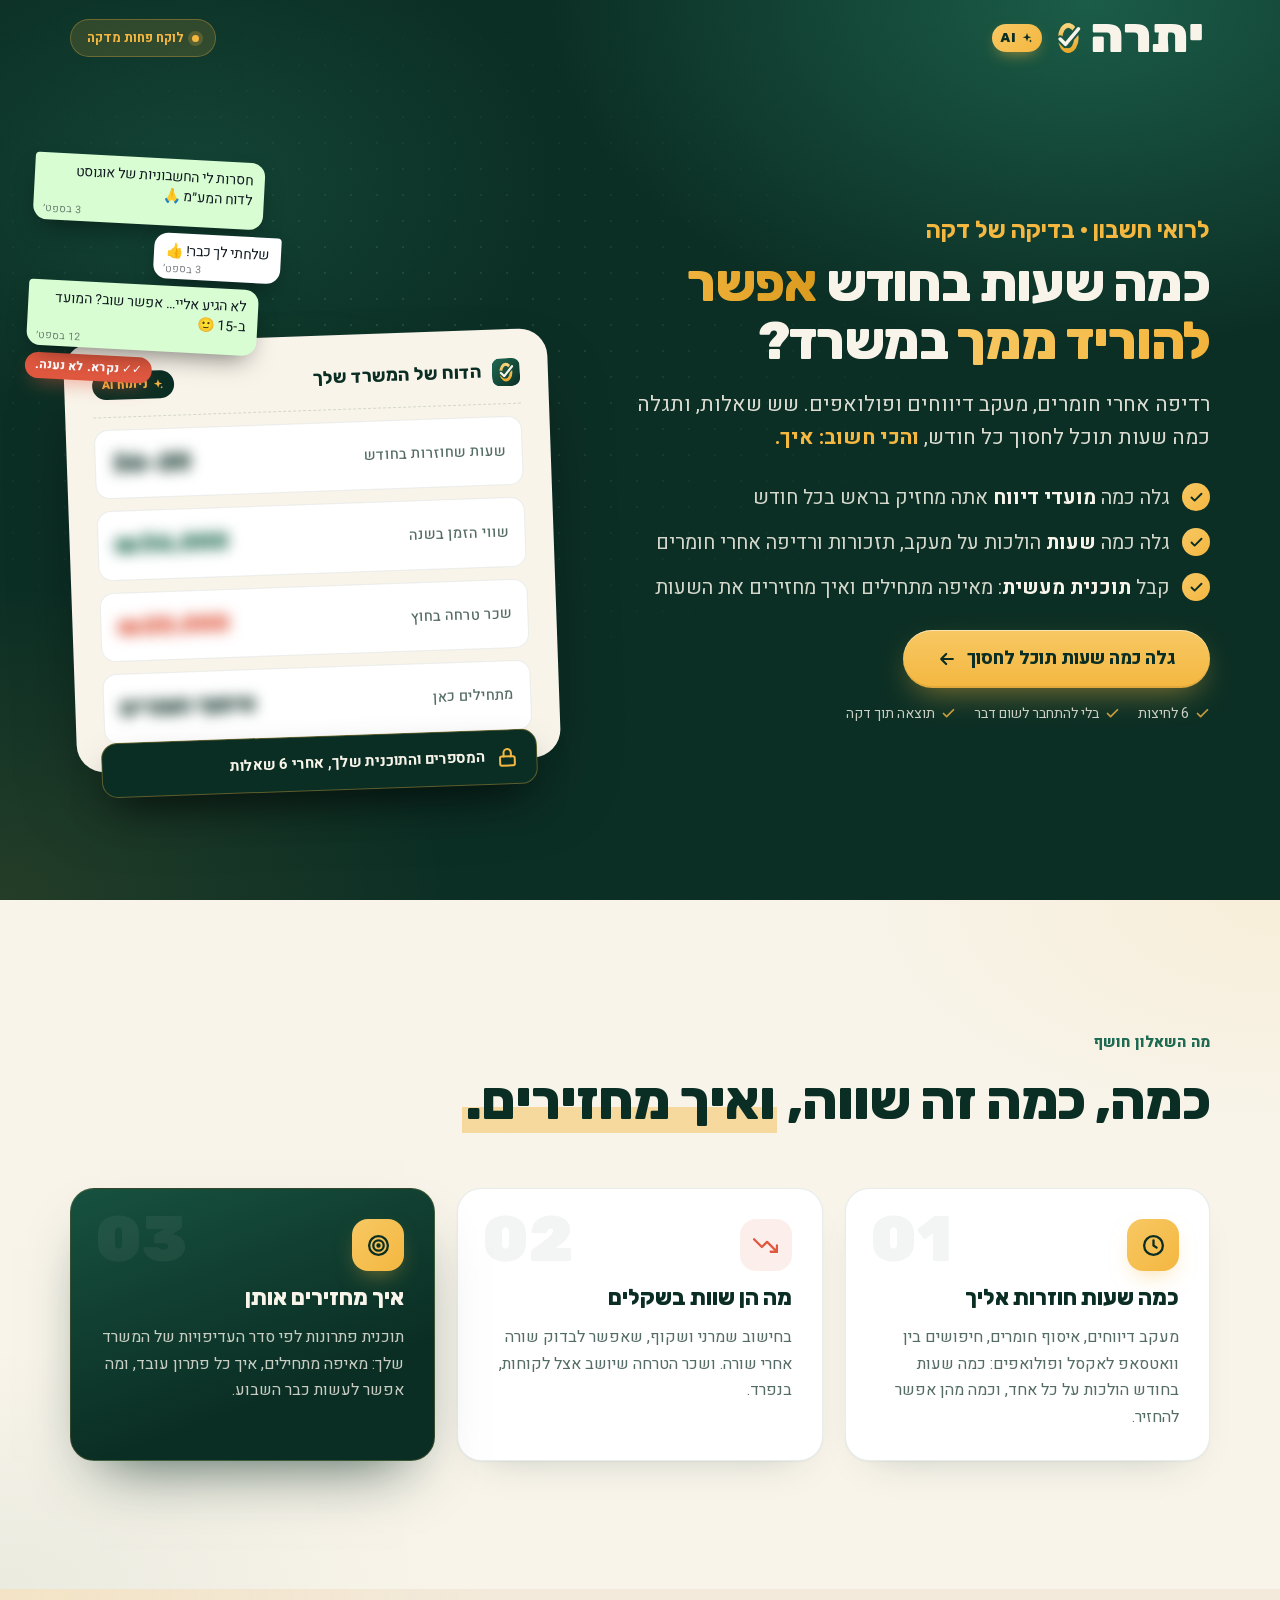
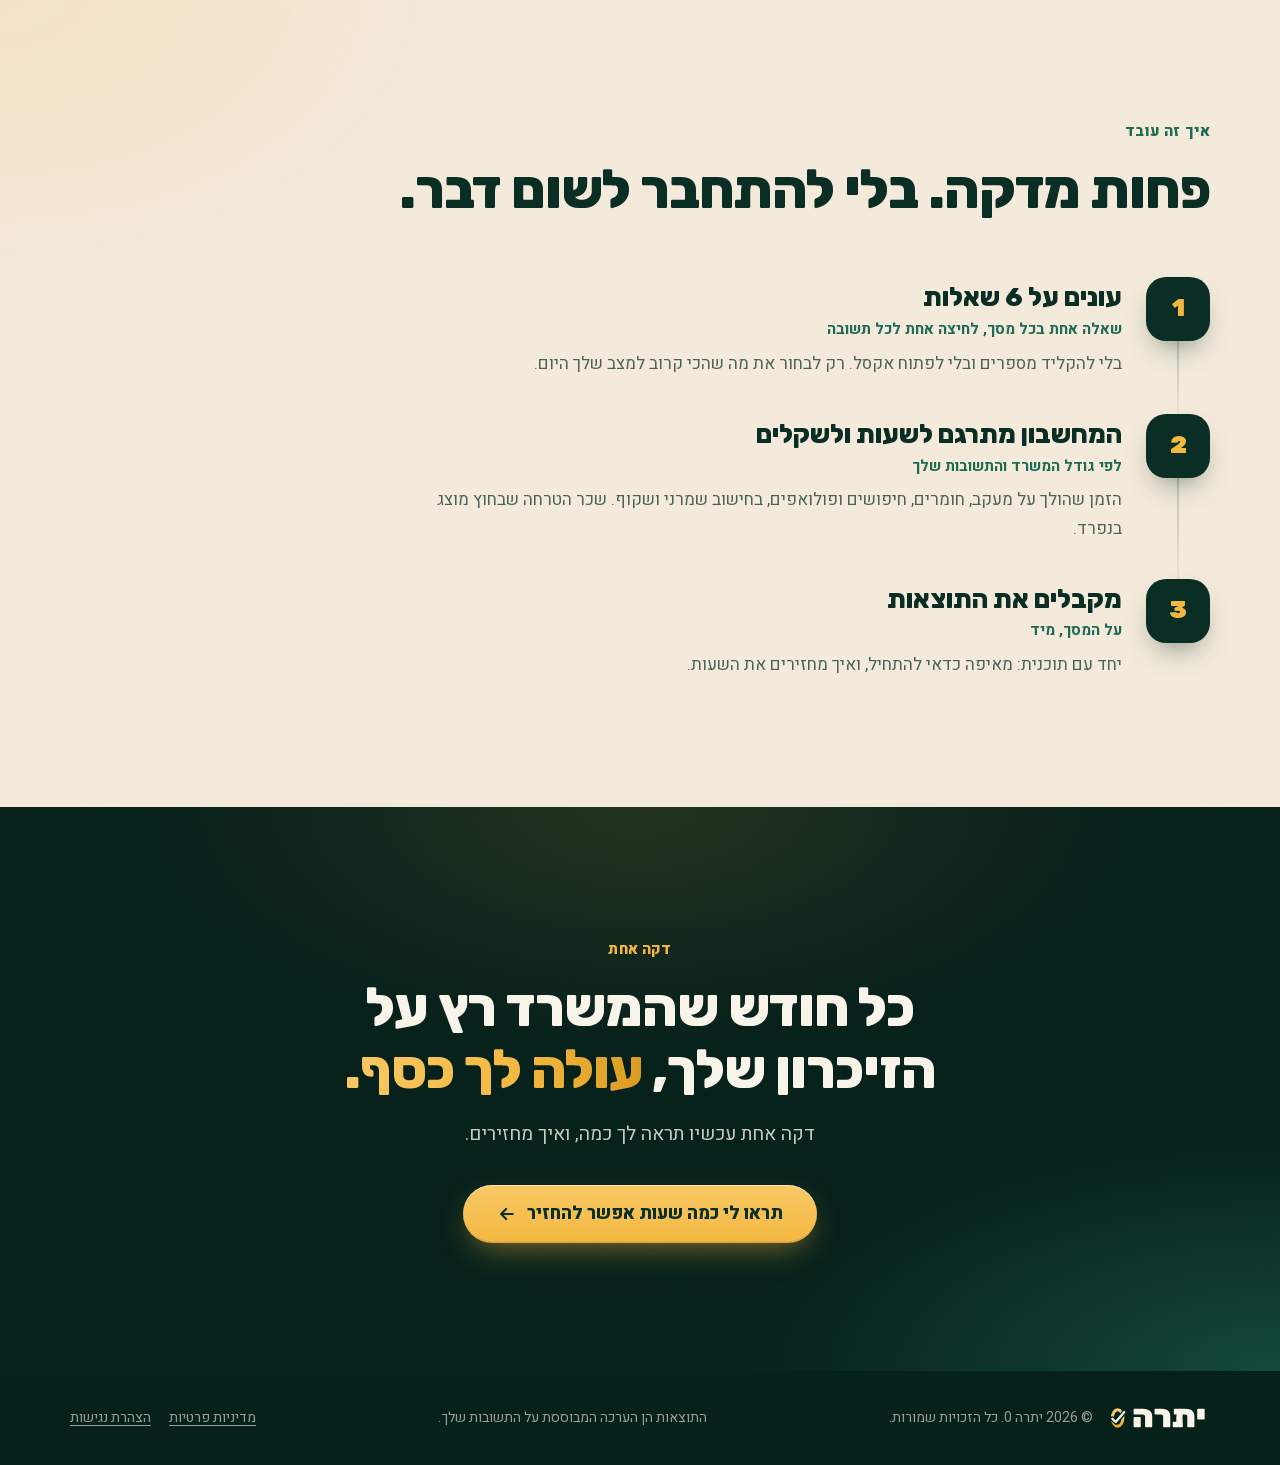
==== commit de0c6e39: "feat(quiz): pain quiz v3, range numbers, blurred plan unlocked by one form - Quiz: 6 pain questions " ====
--- a/index.html
+++ b/index.html
@@ -3,8 +3,8 @@
 <head>
 <meta charset="utf-8">
 <meta name="viewport" content="width=device-width, initial-scale=1, viewport-fit=cover">
-<title>מחשבון המשרד לרואי חשבון: כמה זמן וכסף אפשר להחזיר | יתרה 0</title>
-<meta name="description" content="רואה חשבון? גלה תוך דקה כמה מועדי דיווח אתה מחזיק בראש, כמה שעות הולכות על מעקב ותזכורות, ומה הזמן הזה שווה למשרד שלך. 6 לחיצות, בלי להתחבר לשום דבר.">
+<title>כמה שעות בחודש אפשר להוריד ממך במשרד? | יתרה 0</title>
+<meta name="description" content="בדיקה של דקה לרואי חשבון: שש שאלות, ותגלה כמה שעות בחודש תוכל לחסוך על מעקב דיווחים, איסוף חומרים ופולואפים, ואיך להחזיר אותן. בלי להתחבר לשום דבר.">
 <meta name="theme-color" content="#0B2E24">
 <link rel="canonical" href="https://yitra0.noamg.co.il/">
 <!-- תצוגה מקדימה כשמשתפים את הקישור (וואטסאפ, פייסבוק, לינקדאין) -->
@@ -12,8 +12,8 @@
 <meta property="og:locale" content="he_IL">
 <meta property="og:site_name" content="יתרה 0">
 <meta property="og:url" content="https://yitra0.noamg.co.il/">
-<meta property="og:title" content="מחשבון המשרד לרואי חשבון | יתרה 0">
-<meta property="og:description" content="כמה מועדי דיווח אתה מחזיק בראש, כמה שעות הולכות על מעקב ותזכורות, ומה הזמן הזה שווה למשרד שלך. בדיקה של דקה, שש שאלות.">
+<meta property="og:title" content="כמה שעות בחודש אפשר להוריד ממך במשרד? | יתרה 0">
+<meta property="og:description" content="שש שאלות, ותגלה כמה שעות בחודש תוכל לחסוך על מעקב דיווחים, איסוף חומרים ופולואפים, והכי חשוב: איך. בדיקה של דקה לרואי חשבון.">
 <meta property="og:image" content="https://yitra0.noamg.co.il/logo/og-image.jpg">
 <meta property="og:image:width" content="1200">
 <meta property="og:image:height" content="630">
@@ -22,11 +22,11 @@
 <link rel="preload" href="fonts/heebo-hebrew.woff2" as="font" type="font/woff2" crossorigin>
 <link rel="preload" href="fonts/rubik-hebrew.woff2" as="font" type="font/woff2" crossorigin>
 <link rel="preconnect" href="https://app.cal.com" crossorigin>
-<link rel="stylesheet" href="fonts.css?v=8">
+<link rel="stylesheet" href="fonts.css?v=12">
 <link rel="icon" href="logo/favicon-g.svg" type="image/svg+xml">
 <link rel="icon" href="logo/favicon-g-32.png" type="image/png" sizes="32x32">
 <link rel="apple-touch-icon" href="logo/favicon-g-180.png">
-<link rel="stylesheet" href="styles.css?v=8">
+<link rel="stylesheet" href="styles.css?v=12">
 <style>
   /* ---------- Hero ---------- */
   .hero { min-height: 100svh; display: flex; align-items: center; padding-block: 96px 72px; }
@@ -34,6 +34,8 @@
   .hero .preview-wrap { margin-top: 178px; }
   .hero h1 { font-size: clamp(32px, 4.4vw, 52px); line-height: 1.1; margin-top: 18px; }
   .hero h1 .kicker { display: block; font-size: .46em; font-weight: 700; margin-bottom: 12px; letter-spacing: 0; }
+  .hero-sub { margin-top: 18px; max-width: 580px; font-size: clamp(18px, 1.8vw, 21px); line-height: 1.6; color: rgba(248, 244, 234, .88); }
+  .hero-sub b { color: var(--accent); }
 
   .float-chat { position: absolute; z-index: 3; top: -178px; inset-inline-end: -40px; width: 250px; display: grid; gap: 7px; transform: rotate(3deg); animation: float2 6s ease-in-out infinite; }
   @keyframes float2 { 50% { transform: rotate(3deg) translateY(8px); } }
@@ -156,39 +158,6 @@
   .calc-list li.done .tick { background: var(--accent); border-color: var(--accent); color: var(--brand-900); }
   .calc-list li.done .tick svg { opacity: 1; }
 
-  /* מסך לכידת הליד */
-  .lead-card { display: flex; flex-direction: column; padding: clamp(24px, 4vw, 40px); border-radius: 28px; background: var(--cream); color: var(--ink); box-shadow: 0 40px 80px -30px rgba(0, 0, 0, .6); }
-  .lead-card > .pill { align-self: flex-start; }
-  .hp-field { position: absolute; inset-inline-start: -9999px; width: 1px; height: 1px; opacity: 0; overflow: hidden; }   /* מלכודת לבוטים — לא נראה למשתמשים */
-  .lead-card .q-hint { color: rgba(11, 46, 36, .72); }
-  .lead-form { margin-top: 26px; display: grid; gap: 16px; }
-  .field label { display: block; font-weight: 700; font-size: 15.5px; margin-bottom: 7px; }
-  .field label small { font-weight: 500; font-size: 14px; color: rgba(11, 46, 36, .6); }
-  .field input {
-    width: 100%; min-height: 56px; padding: 14px 18px; border-radius: 16px;
-    background: #fff; border: 1.5px solid rgba(11, 46, 36, .15); color: var(--ink);
-    font: inherit; font-size: 17px; transition: border-color .2s, box-shadow .2s;
-  }
-  .field input::placeholder { color: rgba(11, 46, 36, .38); }
-  .field input:focus { outline: none; border-color: var(--brand-600); box-shadow: 0 0 0 4px rgba(31, 106, 82, .15); }
-  .field input[aria-invalid="true"] { border-color: var(--loss); }
-  .field .err { display: none; margin-top: 6px; color: var(--loss); font-size: 14px; font-weight: 600; }
-  .field input[aria-invalid="true"] + .err { display: block; }
-  .field input[type="tel"], .field input[type="email"] { direction: ltr; text-align: right; }
-  .consent { font-size: 12.5px; color: rgba(11, 46, 36, .55); text-align: center; line-height: 1.55; }
-  .consent a { color: inherit; text-decoration: underline; text-underline-offset: 2px; }
-  .consent-check { display: flex; gap: 10px; align-items: flex-start; font-size: 14px; line-height: 1.5; color: rgba(11, 46, 36, .75); cursor: pointer; }
-  .consent-check input { width: 18px; height: 18px; margin-top: 2px; flex: none; accent-color: var(--brand-600); }
-  .form-trust { display: flex; justify-content: center; gap: 8px; align-items: center; color: rgba(11, 46, 36, .7); font-size: 14px; }
-  .form-trust svg { width: 16px; height: 16px; color: var(--brand-600); }
-  .bribe { margin-top: 20px; padding: 16px 18px; border-radius: 18px; background: #fff; border: 1px solid rgba(11, 46, 36, .1); border-inline-start: 4px solid var(--accent); }
-  .bribe-title { font-family: var(--font-display); font-weight: 800; font-size: 16px; }
-  .bribe ul { list-style: none; margin: 10px 0 0; padding: 0; display: grid; gap: 9px; }
-  .bribe li { display: flex; gap: 10px; align-items: flex-start; font-size: 15px; line-height: 1.55; color: rgba(11, 46, 36, .8); }
-  .bribe li b { color: var(--ink); }
-  .bribe-ck { width: 22px; height: 22px; border-radius: 50%; flex: none; margin-top: 1px; display: grid; place-items: center; background: var(--brand-900); color: var(--accent); }
-  .bribe-ck svg { width: 12px; height: 12px; }
-  .done-pill { background: rgba(31, 106, 82, .1); color: var(--brand-600); border-color: rgba(31, 106, 82, .2); }
 
   @media (max-width: 960px) {
     .hero-grid { grid-template-columns: 1fr; gap: 70px; }
@@ -210,8 +179,6 @@
     .t-step::before { top: 52px; inset-inline-start: 25px; }
     .opt { padding: 16px; }
     .kbd-hint { display: none; }
-    .lead-card .lead-form { order: 1; }                 /* במובייל: הטופס מעל קופסת ההבטחות, כדי שהשדות יהיו בקפל הראשון */
-    .lead-card .bribe { order: 2; margin-top: 18px; }
   }
 
   /* ============================================================
@@ -222,6 +189,7 @@
     .hero { padding-block: 88px 56px; }
     .hero h1 { font-size: 30px; margin-top: 14px; }
     .hero h1 .kicker { font-size: .5em; margin-bottom: 8px; }
+    .hero-sub { font-size: 16.5px; margin-top: 12px; }
     .hero-bullets { margin-top: 18px; gap: 10px; }
     .hero-bullets li { font-size: 16px; }
     .hb-ck { width: 24px; height: 24px; }       /* משני — יש כפתור דביק למטה */
@@ -270,18 +238,19 @@
   <div class="dot-grid"></div>
   <div class="container hero-grid">
     <div>
-      <h1 class="h-display reveal"><span class="kicker text-accent">רואה חשבון? בוא נבדוק כמה עולה לך לנהל את המשרד מהראש.</span>כמה שעות וכסף המשרד שלך <span class="text-loss">מאבד בכל חודש</span> על מעקב דיווחים, חומרים חסרים ופולואפים שנופלים בין הכיסאות?</h1>
+      <h1 class="h-display reveal"><span class="kicker text-accent">לרואי חשבון · בדיקה של דקה</span>כמה שעות בחודש <span class="text-grad">אפשר להוריד ממך</span> במשרד?</h1>
+      <p class="hero-sub reveal">רדיפה אחרי חומרים, מעקב דיווחים ופולואפים. שש שאלות, ותגלה כמה שעות תוכל לחסוך כל חודש, <b>והכי חשוב: איך.</b></p>
 
       <ul class="hero-bullets reveal">
         <li><span class="hb-ck"><svg viewBox="0 0 24 24" fill="none" stroke="currentColor" stroke-width="3" stroke-linecap="round" stroke-linejoin="round"><path d="M20 6L9 17l-5-5"/></svg></span><span>גלה כמה <b>מועדי דיווח</b> אתה מחזיק בראש בכל חודש</span></li>
         <li><span class="hb-ck"><svg viewBox="0 0 24 24" fill="none" stroke="currentColor" stroke-width="3" stroke-linecap="round" stroke-linejoin="round"><path d="M20 6L9 17l-5-5"/></svg></span><span>גלה כמה <b>שעות</b> הולכות על מעקב, תזכורות ורדיפה אחרי חומרים</span></li>
-        <li><span class="hb-ck"><svg viewBox="0 0 24 24" fill="none" stroke="currentColor" stroke-width="3" stroke-linecap="round" stroke-linejoin="round"><path d="M20 6L9 17l-5-5"/></svg></span><span>ראה <b>כמה לקוחות נוספים</b> הזמן הזה שווה למשרד</span></li>
+        <li><span class="hb-ck"><svg viewBox="0 0 24 24" fill="none" stroke="currentColor" stroke-width="3" stroke-linecap="round" stroke-linejoin="round"><path d="M20 6L9 17l-5-5"/></svg></span><span>קבל <b>תוכנית מעשית</b>: מאיפה מתחילים ואיך מחזירים את השעות</span></li>
       </ul>
 
       <div class="reveal" id="heroCta">
         <div class="hero-ctas">
           <button class="btn btn-primary shine" data-start-quiz>
-            בדוק כמה זה עולה למשרד שלך
+            גלה כמה שעות תוכל לחסוך
             <svg viewBox="0 0 24 24" fill="none" stroke="currentColor" stroke-width="2.6" stroke-linecap="round" stroke-linejoin="round"><path d="M19 12H5M11 18l-6-6 6-6"/></svg>
           </button>
         </div>
@@ -303,11 +272,11 @@
       </div>
       <div class="preview">
         <div class="preview-head"><b class="ph-title"><img src="logo/mark.svg" alt="" width="28" height="28">הדוח של המשרד שלך</b><span class="tag tag-ai"><svg class="spark" viewBox="0 0 24 24" fill="currentColor" aria-hidden="true"><path d="M12 2l2.2 6.3L20.5 10.5l-6.3 2.2L12 19l-2.2-6.3L3.5 10.5l6.3-2.2z"/><path d="M19 15l.9 2.1L22 18l-2.1.9L19 21l-.9-2.1L16 18l2.1-.9z"/></svg>ניתוח AI</span></div>
-        <div class="p-row"><span class="p-label">מועדי דיווח בחודש</span><span class="p-val loss">38</span></div>
-        <div class="p-row"><span class="p-label">שעות שחוזרות בחודש</span><span class="p-val">12</span></div>
-        <div class="p-row"><span class="p-label">שכר טרחה תקוע</span><span class="p-val loss">₪35,000</span></div>
+        <div class="p-row"><span class="p-label">שעות שחוזרות בחודש</span><span class="p-val">20–36</span></div>
         <div class="p-row"><span class="p-label">שווי הזמן בשנה</span><span class="p-val save">₪36,000</span></div>
-        <div class="lock"><svg viewBox="0 0 24 24" fill="none" stroke="currentColor" stroke-width="2.2" stroke-linecap="round" stroke-linejoin="round"><rect x="4" y="11" width="16" height="10" rx="2"/><path d="M8 11V7a4 4 0 018 0v4"/></svg>המספרים שלך ייחשפו אחרי 6 שאלות</div>
+        <div class="p-row"><span class="p-label">שכר טרחה בחוץ</span><span class="p-val loss">₪20,000</span></div>
+        <div class="p-row"><span class="p-label">מתחילים כאן</span><span class="p-val">איסוף חומרים</span></div>
+        <div class="lock"><svg viewBox="0 0 24 24" fill="none" stroke="currentColor" stroke-width="2.2" stroke-linecap="round" stroke-linejoin="round"><rect x="4" y="11" width="16" height="10" rx="2"/><path d="M8 11V7a4 4 0 018 0v4"/></svg>המספרים והתוכנית שלך, אחרי 6 שאלות</div>
       </div>
     </div>
   </div>
@@ -318,26 +287,26 @@
   <div class="container">
     <div class="section-head reveal">
       <span class="eyebrow">מה השאלון חושף</span>
-      <h2 class="h-section">3 מספרים שאף דוח <span class="mark">לא מראה לך.</span></h2>
+      <h2 class="h-section">כמה, כמה זה שווה, <span class="mark">ואיך מחזירים.</span></h2>
     </div>
     <div class="discover">
       <article class="card reveal">
         <span class="num" aria-hidden="true">01</span>
         <span class="icon-tile tile-accent"><svg viewBox="0 0 24 24" fill="none" stroke="currentColor" stroke-width="2.2" stroke-linecap="round" stroke-linejoin="round"><circle cx="12" cy="12" r="9"/><path d="M12 7v5l3 2"/></svg></span>
-        <h3>כמה מועדים אתה מחזיק בראש</h3>
-        <p>מע״מ, 102, מקדמות, לכל לקוח בתדירות אחרת. כמה מועדי דיווח עוברים אצלך בכל חודש, ומה מהם מנוהל רק בזיכרון ובוואטסאפ.</p>
+        <h3>כמה שעות חוזרות אליך</h3>
+        <p>מעקב דיווחים, איסוף חומרים, חיפושים בין וואטסאפ לאקסל ופולואפים: כמה שעות בחודש הולכות על כל אחד, וכמה מהן אפשר להחזיר.</p>
       </article>
       <article class="card reveal">
         <span class="num" aria-hidden="true">02</span>
         <span class="icon-tile tile-loss"><svg viewBox="0 0 24 24" fill="none" stroke="currentColor" stroke-width="2.2" stroke-linecap="round" stroke-linejoin="round"><path d="M23 18l-9.5-9.5-5 5L1 6"/><path d="M17 18h6v-6"/></svg></span>
-        <h3>כמה זמן וכסף זה עולה לך</h3>
-        <p>השעות שהולכות על מעקב, תזכורות ופולואפים, ומה הן שוות במונחים של המשרד שלך: כמה לקוחות נוספים יכולת לקחת בלי לגייס עובד.</p>
+        <h3>מה הן שוות בשקלים</h3>
+        <p>בחישוב שמרני ושקוף, שאפשר לבדוק שורה אחרי שורה. ושכר הטרחה שיושב אצל לקוחות, בנפרד.</p>
       </article>
       <article class="card card-dark reveal">
         <span class="num" aria-hidden="true" style="color:rgba(248,244,234,.06)">03</span>
         <span class="icon-tile tile-accent"><svg viewBox="0 0 24 24" fill="none" stroke="currentColor" stroke-width="2.2" stroke-linecap="round" stroke-linejoin="round"><circle cx="12" cy="12" r="9"/><circle cx="12" cy="12" r="5"/><circle cx="12" cy="12" r="1"/></svg></span>
-        <h3>מאיפה כדאי להתחיל</h3>
-        <p style="color:rgba(248,244,234,.8)">מעקב דיווחים, איסוף חומרים, פולואפים שנשכחים או שכר טרחה תקוע? תדע בדיוק מה לתקן קודם, לפני עונת הדוחות הבאה.</p>
+        <h3>איך מחזירים אותן</h3>
+        <p style="color:rgba(248,244,234,.8)">תוכנית פתרונות לפי סדר העדיפויות של המשרד שלך: מאיפה מתחילים, איך כל פתרון עובד, ומה אפשר לעשות כבר השבוע.</p>
       </article>
     </div>
   </div>
@@ -352,8 +321,8 @@
     </div>
     <div class="timeline">
       <div class="t-step reveal"><span class="t-num">1</span><div><h3>עונים על 6 שאלות</h3><p class="t-sub">שאלה אחת בכל מסך, לחיצה אחת לכל תשובה</p><p>בלי להקליד מספרים ובלי לפתוח אקסל. רק לבחור את מה שהכי קרוב למצב שלך היום.</p></div></div>
-      <div class="t-step reveal"><span class="t-num">2</span><div><h3>המחשבון מתרגם לשעות ולשקלים</h3><p class="t-sub">לפי גודל המשרד ושכר הטרחה שלך</p><p>הזמן שהולך על מעקב ותזכורות, הדברים שנופלים בין הכיסאות ושכר הטרחה שתקוע, בחישוב שקוף שאפשר לבדוק.</p></div></div>
-      <div class="t-step reveal"><span class="t-num">3</span><div><h3>מקבלים את התוצאות</h3><p class="t-sub">על המסך ובוואטסאפ</p><p>יחד עם הנקודה שהכי כדאי להתחיל ממנה ומה אפשר לעשות איתה כבר השבוע.</p></div></div>
+      <div class="t-step reveal"><span class="t-num">2</span><div><h3>המחשבון מתרגם לשעות ולשקלים</h3><p class="t-sub">לפי גודל המשרד והתשובות שלך</p><p>הזמן שהולך על מעקב, חומרים, חיפושים ופולואפים, בחישוב שמרני ושקוף. שכר הטרחה שבחוץ מוצג בנפרד.</p></div></div>
+      <div class="t-step reveal"><span class="t-num">3</span><div><h3>מקבלים את התוצאות</h3><p class="t-sub">על המסך, מיד</p><p>יחד עם תוכנית: מאיפה כדאי להתחיל, ואיך מחזירים את השעות.</p></div></div>
     </div>
   </div>
 </section>
@@ -363,9 +332,9 @@
   <div class="container narrow reveal">
     <span class="eyebrow">דקה אחת</span>
     <h2 class="h-display h-section" style="margin-top:14px">כל חודש שהמשרד רץ על הזיכרון שלך, <span class="text-grad">עולה לך כסף.</span></h2>
-    <p>דקה אחת עכשיו תראה לך בדיוק כמה.</p>
+    <p>דקה אחת עכשיו תראה לך כמה, ואיך מחזירים.</p>
     <button class="btn btn-primary shine" data-start-quiz>
-      תראו לי כמה זה עולה למשרד שלי
+      תראו לי כמה שעות אפשר להחזיר
       <svg viewBox="0 0 24 24" fill="none" stroke="currentColor" stroke-width="2.6" stroke-linecap="round" stroke-linejoin="round"><path d="M19 12H5M11 18l-6-6 6-6"/></svg>
     </button>
   </div>
@@ -381,7 +350,7 @@
 </footer>
 
 <div class="sticky-cta" id="sticky">
-  <button class="btn btn-primary shine btn-block" data-start-quiz>בדוק כמה זה עולה למשרד שלך</button>
+  <button class="btn btn-primary shine btn-block" data-start-quiz>גלה כמה שעות תוכל לחסוך</button>
 </div>
 
 <!-- ============================================================
@@ -412,132 +381,33 @@
       <ul class="calc-list">
         <li><span class="tick"><svg viewBox="0 0 24 24" fill="none" stroke="currentColor" stroke-width="3.4" stroke-linecap="round" stroke-linejoin="round"><path d="M20 6L9 17l-5-5"/></svg></span>מחשב את הזמן שהולך על מעקב דיווחים וחומרים</li>
         <li><span class="tick"><svg viewBox="0 0 24 24" fill="none" stroke="currentColor" stroke-width="3.4" stroke-linecap="round" stroke-linejoin="round"><path d="M20 6L9 17l-5-5"/></svg></span>בודק כמה דברים נופלים בין הכיסאות</li>
-        <li><span class="tick"><svg viewBox="0 0 24 24" fill="none" stroke="currentColor" stroke-width="3.4" stroke-linecap="round" stroke-linejoin="round"><path d="M20 6L9 17l-5-5"/></svg></span>מחשב כמה זמן וכסף אפשר להחזיר</li>
+        <li><span class="tick"><svg viewBox="0 0 24 24" fill="none" stroke="currentColor" stroke-width="3.4" stroke-linecap="round" stroke-linejoin="round"><path d="M20 6L9 17l-5-5"/></svg></span>בונה את התוכנית שלך</li>
       </ul>
     </div>
 
-    <!-- מסך לכידת הליד -->
-    <div class="screen" id="leadScreen">
-      <div class="lead-card">
-        <span class="pill done-pill"><svg viewBox="0 0 24 24" fill="none" stroke="currentColor" stroke-width="2.8" stroke-linecap="round" stroke-linejoin="round"><path d="M20 6L9 17l-5-5"/></svg>האבחון הושלם בהצלחה!</span>
-        <h2 class="q-title" style="margin-top:16px">התוצאות שלך מוכנות.</h2>
-        <p class="q-hint">חישבנו כמה שעות וכסף המשרד שלך מאבד בכל חודש על מעקב דיווחים, חומרים חסרים ופולואפים, וכמה מזה אפשר להחזיר.</p>
-
-        <div class="bribe">
-          <p class="bribe-title">ברגע שתלחץ, תקבל:</p>
-          <ul>
-            <li><span class="bribe-ck"><svg viewBox="0 0 24 24" fill="none" stroke="currentColor" stroke-width="2.8" stroke-linecap="round" stroke-linejoin="round"><path d="M20 6L9 17l-5-5"/></svg></span><span><b>דוח אישי למשרד שלך:</b> כמה שעות חוזרות אליך בחודש, מה הן שוות בשקלים, וכמה מועדי דיווח אתה מחזיק בראש.</span></li>
-            <li><span class="bribe-ck"><svg viewBox="0 0 24 24" fill="none" stroke="currentColor" stroke-width="2.8" stroke-linecap="round" stroke-linejoin="round"><path d="M20 6L9 17l-5-5"/></svg></span><span><b>מאיפה כדאי להתחיל:</b> הנקודה שהכי מעיקה על המשרד, לפני עונת הדוחות הבאה.</span></li>
-            <li><span class="bribe-ck"><svg viewBox="0 0 24 24" fill="none" stroke="currentColor" stroke-width="2.8" stroke-linecap="round" stroke-linejoin="round"><path d="M20 6L9 17l-5-5"/></svg></span><span><b>הכול גם בוואטסאפ,</b> כדי שתוכל לחזור לזה ולהראות לשותפים.</span></li>
-          </ul>
-        </div>
-
-        <form class="lead-form" id="leadForm" novalidate>
-          <div class="field">
-            <label for="fName">שם מלא</label>
-            <input id="fName" name="name" type="text" autocomplete="name" placeholder="איך קוראים לך?" required aria-describedby="fNameErr">
-            <span class="err" id="fNameErr" role="alert">נא להזין שם</span>
-          </div>
-          <div class="field">
-            <label for="fPhone">טלפון <small>(כדי שנוכל לשלוח לך את התוצאות גם לוואטסאפ)</small></label>
-            <input id="fPhone" name="phone" type="tel" autocomplete="tel" inputmode="tel" placeholder="050-0000000" required aria-describedby="fPhoneErr">
-            <span class="err" id="fPhoneErr" role="alert">נא להזין מספר טלפון תקין</span>
-          </div>
-          <label class="consent-check" for="fFollowup"><input id="fFollowup" name="followup" type="checkbox"><span>אפשר לשלוח לי בוואטסאפ תזכורת לתיאום השיחה, אם לא אספיק לקבוע. אפשר להסיר בכל עת.</span></label>
-          <div class="hp-field" aria-hidden="true"><label>אתר <input name="website" type="text" tabindex="-1" autocomplete="off"></label></div>
-          <button type="submit" class="btn btn-primary shine btn-block" id="leadSubmit">
-            <span id="leadSubmitText">הראו לי את התוצאות</span>
-            <svg viewBox="0 0 24 24" fill="none" stroke="currentColor" stroke-width="2.6" stroke-linecap="round" stroke-linejoin="round"><path d="M19 12H5M11 18l-6-6 6-6"/></svg>
-          </button>
-          <p class="form-trust"><svg viewBox="0 0 24 24" fill="none" stroke="currentColor" stroke-width="2.2" stroke-linecap="round" stroke-linejoin="round"><rect x="4" y="11" width="16" height="10" rx="2"/><path d="M8 11V7a4 4 0 018 0v4"/></svg>הפרטים נשארים אצלנו. בלי ספאם, ולא נעביר אותם לאף אחד.</p>
-          <p class="consent">בלחיצה על הכפתור אני מאשר/ת לקבל את תוצאות האבחון ופנייה בנושא בטלפון ובוואטסאפ, בהתאם ל<a href="privacy.html" target="_blank" rel="noopener">מדיניות הפרטיות</a>.</p>
-        </form>
-      </div>
-    </div>
   </div>
 </div>
 
-<script src="config.js?v=8"></script>
-<script src="tracking.js?v=8"></script>
-<script src="booking.js?v=8"></script>
+<script src="config.js?v=12"></script>
+<script src="tracking.js?v=12"></script>
+<script src="booking.js?v=12"></script>
+<script src="quiz-core.js?v=12"></script>
 <script>
 (function () {
   "use strict";
   var CFG = window.FUNNEL_CONFIG || {};
-  var fmt = function (n) { return Math.round(n).toLocaleString("he-IL"); };
+  var CORE = window.qfCore;
 
   /* ---------- שם המותג ---------- */
   document.querySelectorAll("[data-brand]").forEach(function (el) { el.textContent = CFG.brand || el.textContent; });
   document.getElementById("year").textContent = new Date().getFullYear();
 
   /* ============================================================
-     השאלות — לכל תשובה יש משקל (value) שנכנס לחישוב
+     השאלות והחישוב — ב-quiz-core.js (משותף לדף התוצאות, שמחשב מאותן תשובות)
      ============================================================ */
-  var QUESTIONS = [
-    {
-      id: "clients",
-      title: "כמה לקוחות פעילים יש למשרד?",
-      options: [
-        { main: "עד 30 לקוחות", sub: "משרד קטן, הכול עובר דרכי", value: 25 },
-        { main: "30 עד 80 לקוחות", sub: "כבר אי אפשר לזכור הכול בראש", value: 55 },
-        { main: "80 עד 200 לקוחות", sub: "יש צוות, ועדיין הכול מתנקז אליי", value: 140 },
-        { main: "מעל 200 לקוחות", sub: "משרד גדול עם הרבה ידיים ועוד יותר מועדים", value: 250 }
-      ]
-    },
-    {
-      id: "tracking",
-      title: "תחילת חודש. איך אתה יודע מה כל לקוח צריך לדווח החודש, ומה כבר הגיע?",
-      options: [
-        { main: "יש לי מערכת שמתמלאת לבד", sub: "הכול מול העיניים, בלי להכין כלום", value: 1 },
-        { main: "אקסל שאני מעדכן ידנית", sub: "שעה-שעתיים של הצלבות בכל חודש", value: 5 },
-        { main: "בראש ובוואטסאפים", sub: "זה עובד. עד שזה לא עובד", value: 10 },
-        { main: "אני מגלה כשהלקוח מתקשר", sub: "או כשמגיע מכתב מרשות המסים", value: 15 }
-      ]
-    },
-    {
-      id: "materials",
-      title: "מתקרב מועד דיווח (מע\"מ, 102, מקדמות). איך נראה איסוף החומרים מהלקוחות?",
-      options: [
-        { main: "הלקוחות מעלים הכול בזמן", sub: "התיקים מוכנים לטיפול תמיד", value: 4 },
-        { main: "צריך להזכיר לחלק מהלקוחות", sub: "כמה שעות של הודעות ומיילים לפני כל מועד", value: 12 },
-        { main: "סיוט", sub: "קבלות מטושטשות בוואטסאפ, \"שלחתי לך כבר\", ומיילים שאף אחד לא עונה עליהם", value: 22 },
-        { main: "עונת דוחות = לילות לבנים", sub: "אני עובד עד 2 בלילה, הלקוחות מתעלמים מהוואטסאפים שלי, והדוחות נדחים", value: 35 }
-      ]
-    },
-    {
-      id: "slips",
-      title: "בחודש האחרון, כמה פעמים משהו נפל בין הכיסאות? לקוח שחיכה לתשובה, מסמך ששכחת לבקש, פולואפ שלא קרה.",
-      options: [
-        { main: "אף פעם", sub: "שום דבר לא נופל אצלי", value: 0 },
-        { main: "פעם-פעמיים", sub: "קורה, ואז מתנצלים ומתקנים", value: 1.5 },
-        { main: "3 עד 5 פעמים", sub: "ואני יודע רק על אלה שגילו", value: 4 },
-        { main: "הפסקתי לספור", sub: "כל יום משהו מתפספס, וזה יושב לי על הראש", value: 7 }
-      ]
-    },
-    {
-      id: "fee",
-      title: "מה שכר הטרחה החודשי הממוצע של לקוח במשרד?",
-      options: [
-        { main: "עד 500 ₪", value: 400 },
-        { main: "500 עד 1,000 ₪", value: 750 },
-        { main: "1,000 עד 2,000 ₪", value: 1500 },
-        { main: "מעל 2,000 ₪", value: 2500 }
-      ]
-    },
-    {
-      id: "outstanding",
-      title: "וכמה שכר טרחה יושב כרגע \"בחוץ\", אצל לקוחות שעברו את מועד התשלום?",
-      options: [
-        { main: "פחות מ-10,000 ₪", sub: "זה סביר, אבל עדיין דורש התעסקות", value: 5000 },
-        { main: "בין 10,000 ₪ ל-30,000 ₪", sub: "אני עובד חודשים בלי לקבל על זה כסף", value: 20000 },
-        { main: "בין 30,000 ₪ ל-80,000 ₪", sub: "זה כבר מורגש בתזרים", value: 55000 },
-        { main: "מעל 80,000 ₪", sub: "יותר ממה שנוח לי להודות", value: 100000 }
-      ]
-    }
-  ];
-
+  var QUESTIONS = CORE.QUESTIONS;
   var TOTAL = QUESTIONS.length;
-  var answers = {};      // id -> index של התשובה
+  var answers = {};      // id -> מספר התשובה (0–3)
   var current = 0;
   var KEYS = ["1", "2", "3", "4"];   // תואם לרמז "1-4 במקלדת"
 
@@ -548,16 +418,16 @@
   var qProgressWrap = document.getElementById("qProgressWrap");
   var qBack = document.getElementById("qBack");
   var calcScreen = document.getElementById("calcScreen");
-  var leadScreen = document.getElementById("leadScreen");
   var lastFocus = null;
 
-  /* ---------- בניית מסכי השאלות ---------- */
+  /* ---------- בניית מסכי השאלות: כותרת, שורת הסבר עם דוגמאות, ו-4 תשובות ---------- */
   QUESTIONS.forEach(function (q, qi) {
     var s = document.createElement("div");
     s.className = "screen";
     s.dataset.index = qi;
     var html = '<h2 class="q-title" id="qt' + qi + '">' + q.title + '</h2>' +
-               '<div class="options" role="radiogroup" aria-labelledby="qt' + qi + '">';
+               (q.hint ? '<p class="q-hint" id="qh' + qi + '">' + q.hint + '</p>' : '') +
+               '<div class="options" role="radiogroup" aria-labelledby="qt' + qi + '"' + (q.hint ? ' aria-describedby="qh' + qi + '"' : '') + '>';
     q.options.forEach(function (o, oi) {
       html += '<button type="button" class="opt" role="radio" aria-checked="false" data-q="' + qi + '" data-o="' + oi + '">' +
                 '<span class="opt-key" aria-hidden="true">' + KEYS[oi] + '</span>' +
@@ -608,16 +478,19 @@
     window.scrollTo(0, lockedY);
   }
 
+  var calculating = false;
   function openQuiz() {
+    if (quiz.classList.contains("open")) return;
     lastFocus = document.activeElement;
     quiz.classList.add("open");
     lockScroll();
     track("QuizStart");   /* פעם אחת לטעינת דף, גם אם סגר ופתח שוב */
-    if (window.qfCal) window.qfCal.warm();   /* היומן נטען ברקע בזמן שעונים, כדי שיופיע מיד בדף התוצאות */
+    if (window.qfCal) window.qfCal.warm();   /* קבצי היומן נטענים ברקע בזמן שעונים, כדי שבדף התוצאות היומן יעלה מהר */
     goTo(0);
   }
 
   function closeQuiz() {
+    if (calculating) return;
     quiz.classList.remove("open");
     unlockScroll();
     if (lastFocus) lastFocus.focus();
@@ -625,10 +498,9 @@
 
   document.querySelectorAll("[data-start-quiz]").forEach(function (b) { b.addEventListener("click", openQuiz); });
   document.getElementById("qClose").addEventListener("click", closeQuiz);
-  qBack.addEventListener("click", function () {
-    if (leadScreen.classList.contains("active")) { goTo(TOTAL - 1, true); return; }
-    if (current > 0) goTo(current - 1, true);
-  });
+  qBack.addEventListener("click", function () { if (current > 0 && !calculating) goTo(current - 1, true); });
+  /* מדף התוצאות ("ענה על השאלון") — index.html#start פותח את השאלון ישר */
+  if (location.hash === "#start") setTimeout(openQuiz, 250);
 
   /* ---------- בחירת תשובה ---------- */
   screensWrap.addEventListener("click", function (e) {
@@ -639,7 +511,7 @@
 
   var advancing = false;
   function choose(qi, oi) {
-    if (advancing) return;
+    if (advancing || calculating) return;
     answers[QUESTIONS[qi].id] = oi;
     /* אירוע לכל שאלה שנענתה (QuizAnswer1 … QuizAnswer6) — כדי לראות בדיוק איפה נוטשים */
     track("QuizAnswer" + (qi + 1), { question: QUESTIONS[qi].id, answer: oi + 1 });
@@ -679,224 +551,37 @@
     else if (!quiz.contains(document.activeElement)) { e.preventDefault(); first.focus(); }
   });
 
-  /* ---------- מסך החישוב ---------- */
+  /* ---------- מסך החישוב, ומשם ישר לדף התוצאות ----------
+     הטופס (שם וטלפון) כבר לא כאן (14/10/2026): דף התוצאות מציג קודם את המספרים ואת הכותרות של התוכנית,
+     והטופס שם פותח את התוכנית המלאה ואת היומן. התשובות עוברות ב-sessionStorage, ודף התוצאות מחשב מהן הכול.
+     בלי sessionStorage (נדיר) — התשובות עוברות בקוד בכתובת (results.html?c=...). */
   function runCalculation() {
+    calculating = true;
     show(calcScreen);
     qBack.hidden = true;
     setProgress(96, "מחשב תוצאות...");
+    track("QuizComplete");   /* כבר כאן, ולא ברגע המעבר, כדי שהאירוע יספיק לצאת לפני שהדף מתחלף */
+    var saved = false;
+    try {
+      sessionStorage.setItem("qf_result", JSON.stringify({ answers: answers, utm: utmParams(), pageUrl: location.href.split(/[?#]/)[0], at: Date.now() }));
+      saved = true;
+    } catch (err) {}
     var items = calcScreen.querySelectorAll(".calc-list li");
     items.forEach(function (li) { li.classList.remove("done"); });
     items.forEach(function (li, i) { setTimeout(function () { li.classList.add("done"); }, 650 * (i + 1)); });
     setTimeout(function () {
-      show(leadScreen);
-      qBack.hidden = false;
-      setProgress(100, "שלב אחרון");
-      track("QuizComplete");
-      setTimeout(function () { document.getElementById("fName").focus(); }, 80);
+      setProgress(100, "התוצאות מוכנות");
+      location.href = "results.html" + (saved ? "" : "?c=" + CORE.encode(answers));
     }, 650 * items.length + 600);
   }
 
-  /* ============================================================
-     לוגיקת החישוב — כל המספרים בדקות לחודש
-     מעקב דיווחים  = לקוחות × דקות ללקוח (ש׳2) — 90% נחסך (הלוח מתמלא לבד)
-     איסוף חומרים  = לקוחות × דקות ללקוח (ש׳3) — 60% נחסך (חלק נשאר אנושי)
-     נפילות        = מספר תקלות (ש׳4) × 60 דקות טיפול — 80% נחסך
-     שווי שעה      = שכר טרחה חודשי ממוצע (ש׳5) ÷ שעות ללקוח בחודש (config.js)
-     שווי בשנה     = שעות שנחסכות × שווי שעה × 12
-     שכר הטרחה התקוע (ש׳6) מוצג בנפרד ולא נכנס לסכום — כדי לא לספור פעמיים.
-     ============================================================ */
-  var SAVE = { tracking: 0.9, materials: 0.6, slips: 0.8 };
-  var SLIP_MINUTES = 60;
-
-  function val(id) { var q = QUESTIONS.filter(function (x) { return x.id === id; })[0]; return q.options[answers[id]].value; }
-  function txt(id) { var q = QUESTIONS.filter(function (x) { return x.id === id; })[0]; var o = q.options[answers[id]]; return o.main + (o.sub ? " (" + o.sub + ")" : ""); }
-  function r1(n) { return Math.round(n * 10) / 10; }
-
-  function compute() {
-    var clients = val("clients"), fee = val("fee");
-    var perClient = CFG.hoursPerClient || 3;
-    var trackingH = clients * val("tracking") / 60;
-    var materialsH = clients * val("materials") / 60;
-    var slipsH = val("slips") * SLIP_MINUTES / 60;
-    var parts = [
-      { key: "tracking", hours: trackingH, saved: trackingH * SAVE.tracking },
-      { key: "materials", hours: materialsH, saved: materialsH * SAVE.materials },
-      { key: "slips", hours: slipsH, saved: slipsH * SAVE.slips }
-    ];
-    var hours = parts.reduce(function (a, p) { return a + p.hours; }, 0);
-    var saved = parts.reduce(function (a, p) { return a + p.saved; }, 0);
-    /* מעגלים לפני ההכפלה — כדי שהחישוב שמוצג בדף התוצאות ("12 × ₪250 × 12") ייצא בדיוק */
-    var savedR = Math.max(1, Math.round(saved));
-    var hourValue = Math.round(fee / perClient);
-    var yearly = savedR * hourValue * 12;
-    var biggest = answers.outstanding >= 2 ? "cashflow"
-      : parts.slice().sort(function (a, b) { return b.saved - a.saved; })[0].key;
-
-    return {
-      clients: clients,
-      clientsLabel: QUESTIONS[0].options[answers.clients].main,
-      fee: fee,
-      trackingHours: r1(trackingH), materialsHours: r1(materialsH), slipsHours: r1(slipsH),
-      slips: val("slips"),
-      hours: Math.max(1, Math.round(hours)),
-      saved: savedR,
-      savedYear: savedR * 12,
-      extraClients: Math.floor(savedR / perClient),
-      perClient: perClient,
-      hourValue: hourValue,
-      yearly: yearly,
-      monthlyValue: Math.round(yearly / 12),
-      deadlines: Math.round(clients * (CFG.deadlinesPerClient || 1.5)),
-      outstanding: val("outstanding"),
-      biggest: biggest,
-      taxRisk: answers.materials === 3 || answers.tracking === 3
-    };
-  }
-
-  /* ---------- טופס הליד ---------- */
-  var form = document.getElementById("leadForm");
-  var SUBMIT_TEXT = document.getElementById("leadSubmitText").textContent;
-  function setErr(input, bad) { input.setAttribute("aria-invalid", bad ? "true" : "false"); return !bad; }
-  // הודעת השגיאה נעלמת ברגע שמתחילים לתקן
-  ["name", "phone"].forEach(function (f) { form[f].addEventListener("input", function () { setErr(form[f], false); }); });
-  // אם הדפדפן שחזר את הדף מהמטמון אחרי "חזור" — הכפתור לא נשאר נעול
+  /* חזרה לדף הזה בכפתור "אחורה" (מהמטמון של הדפדפן): השאלון לא נשאר תקוע על מסך החישוב */
   addEventListener("pageshow", function (e) {
-    if (!e.persisted) return;
-    document.getElementById("leadSubmit").disabled = false;
-    document.getElementById("leadSubmitText").textContent = SUBMIT_TEXT;
+    if (!e.persisted || !calculating) return;
+    calculating = false;
+    quiz.classList.remove("open");
+    unlockScroll();
   });
-
-  form.addEventListener("submit", function (e) {
-    e.preventDefault();
-    var name = form.name.value.trim();
-    var phoneDigits = form.phone.value.replace(/\D/g, "");
-    var ok = true;
-    ok = setErr(form.name, name.length < 2) && ok;
-    ok = setErr(form.phone, !/^(0\d{8,9}|972\d{8,9})$/.test(phoneDigits)) && ok;
-    if (!ok) { var bad = form.querySelector('[aria-invalid="true"]'); if (bad) bad.focus(); return; }
-
-    var btn = document.getElementById("leadSubmit");
-    btn.disabled = true;
-    document.getElementById("leadSubmitText").textContent = "מכין את התוצאות שלך...";
-
-    var r = compute();
-    var result = { name: name.split(" ")[0], fullName: name, phone: form.phone.value.trim(), result: r, at: Date.now() };
-    try { sessionStorage.setItem("qf_result", JSON.stringify(result)); } catch (err) {}
-
-    /* Payload שטוח — נקלט ב-Gware (receiveWebsiteLead בשכבת התאימות) וגם ב-Google Apps Script */
-    var utm = utmParams();
-    var payload = {
-      event: "quiz_lead",
-      source: "yitra0_loss_quiz",
-      /* מזהה קבוע לליד הזה: נשמר עם הליד הממתין ונשלח שוב באותו ערך,
-         כך ש-Gware מזהה שליחה חוזרת ולא קולטת את אותו ליד פעמיים */
-      submission_id: submissionId(),
-      submitted_at: new Date().toISOString(),
-      name: name,
-      first_name: name.split(" ")[0],
-      email: "",            /* הטופס לא אוסף אימייל; המפתח נשאר כדי שהמיפוי בצד המקבל לא יישבר */
-      phone: form.phone.value.trim(),
-      phone_intl: phoneIntl(form.phone.value),
-      q1_question: "לקוחות פעילים במשרד",
-      q1_answer: txt("clients"),
-      q2_question: "איך יודע מה כל לקוח צריך לדווח החודש",
-      q2_answer: txt("tracking"),
-      q3_question: "איסוף חומרים לפני מועד דיווח",
-      q3_answer: txt("materials"),
-      q4_question: "כמה פעמים משהו נפל בין הכיסאות בחודש האחרון",
-      q4_answer: txt("slips"),
-      q5_question: "שכר טרחה חודשי ממוצע ללקוח",
-      q5_answer: txt("fee"),
-      q6_question: "שכר טרחה פתוח שעבר את מועד התשלום",
-      q6_answer: txt("outstanding"),
-      hours_per_month: r.hours,
-      hours_saved_per_month: r.saved,
-      yearly_value: r.yearly,
-      extra_clients: r.extraClients,
-      deadlines_per_month: r.deadlines,
-      outstanding_fees: r.outstanding,
-      biggest_leak: r.biggest,
-      biggest_leak_label: LEAK_LABELS[r.biggest] || r.biggest,
-      utm_source: utm.utm_source,
-      utm_medium: utm.utm_medium,
-      utm_campaign: utm.utm_campaign,
-      utm_content: utm.utm_content,
-      utm_term: utm.utm_term,
-      page_url: location.href.split("?")[0]
-    };
-    if (CFG.leadFormId) payload.form_id = CFG.leadFormId;          /* אימות מול Gware */
-    if (CFG.leadSecretKey) payload.secret_key = CFG.leadSecretKey;
-    payload.followup_consent = !!(form.followup && form.followup.checked);   /* תזכורת לתיאום בוואטסאפ — רק אם סימן */
-    payload.notes = leadNotes(payload);                              /* סיכום קריא לשדה ההערות של הליד */
-
-    var isBot = !!(form.website && form.website.value.trim());       /* מלכודת: בני אדם לא רואים את השדה */
-    if (!isBot) track("Lead", {}, true);
-    (isBot ? Promise.resolve() : sendLead(payload)).then(function () { location.href = "results.html"; });
-  });
-
-  /* סיכום השאלון בעברית — נכנס להערות של הליד ב-Gware */
-  function leadNotes(p) {
-    return [
-      "ליד ממחשבון המשרד (יתרה 0)",
-      "שעות בחודש: " + p.hours_per_month + " · מתוכן אפשר להחזיר: " + p.hours_saved_per_month + " · שווי בשנה: ₪" + fmt(p.yearly_value),
-      "מועדי דיווח בחודש: " + p.deadlines_per_month + " · שכר טרחה פתוח: ₪" + fmt(p.outstanding_fees),
-      "הדליפה הגדולה: " + p.biggest_leak_label,
-      "1. " + p.q1_question + ": " + p.q1_answer,
-      "2. " + p.q2_question + ": " + p.q2_answer,
-      "3. " + p.q3_question + ": " + p.q3_answer,
-      "4. " + p.q4_question + ": " + p.q4_answer,
-      "5. " + p.q5_question + ": " + p.q5_answer,
-      "6. " + p.q6_question + ": " + p.q6_answer,
-      "מאשר/ת תזכורת לתיאום בוואטסאפ: " + (p.followup_consent ? "כן" : "לא"),
-      "מקור: " + p.utm_source + (p.utm_campaign ? " / " + p.utm_campaign : "")
-    ].join("\n");
-  }
-
-  var LEAK_LABELS = {
-    tracking: "מעקב דיווחים מהראש",
-    materials: "איסוף חומרים לדיווח",
-    slips: "פולואפים שנופלים בין הכיסאות",
-    cashflow: "שכר טרחה תקוע אצל לקוחות"
-  };
-
-  function submissionId() {
-    if (window.crypto && crypto.randomUUID) return crypto.randomUUID();
-    return Date.now().toString(36) + "-" + Math.random().toString(36).slice(2, 12);
-  }
-
-  /* 972XXXXXXXXX — פורמט שמתאים לוואטסאפ ול-CRM */
-  function phoneIntl(raw) {
-    var d = String(raw || "").replace(/\D/g, "");
-    if (d.indexOf("972") === 0) return d;
-    return d.charAt(0) === "0" ? "972" + d.slice(1) : d;
-  }
-
-  /**
-   * שליחה ל-Webhook (Gware / Apps Script) — בלי לאבד לידים בשקט:
-   * ניסיון 1: JSON רגיל. אם השרת תומך ב-CORS מקבלים תשובה אמיתית ובודקים שהיא תקינה.
-   * ניסיון 2 (אם הראשון נכשל או החזיר שגיאה): text/plain במצב no-cors — עובר בלי preflight,
-   *   ושני הצדדים (Gware ו-Apps Script) יודעים לפרסר JSON מגוף טקסט. התשובה אטומה, אז מניחים שהגיע.
-   * אם גם זה נכשל (אין רשת), הליד נשמר ב-localStorage ונשלח שוב מדף התוצאות או דף התודה.
-   */
-  var PENDING_KEY = "qf_pending_lead";
-  function postLead(payload) {
-    var url = CFG.leadWebhookUrl, body = JSON.stringify(payload);
-    return fetch(url, { method: "POST", headers: { "Content-Type": "application/json" }, body: body, keepalive: true })
-      .then(function (res) { if (!res.ok) throw new Error("HTTP " + res.status); return true; })
-      .catch(function () {
-        return fetch(url, { method: "POST", mode: "no-cors", headers: { "Content-Type": "text/plain;charset=UTF-8" }, body: body, keepalive: true })
-          .then(function () { return true; });
-      });
-  }
-  function sendLead(payload) {
-    if (!CFG.leadWebhookUrl) return Promise.resolve();
-    try { localStorage.setItem(PENDING_KEY, JSON.stringify({ payload: payload, attempts: 0 })); } catch (e) {}
-    var req = postLead(payload)
-      .then(function () { try { localStorage.removeItem(PENDING_KEY); } catch (e) {} })
-      .catch(function () {});
-    // לא מחכים יותר מ-2.5 שניות — הלקוח חייב לראות תוצאות (keepalive ממשיך את השליחה ברקע)
-    return Promise.race([req, new Promise(function (res) { setTimeout(res, 2500); })]);
-  }
 
   function utmParams() {
     var p = new URLSearchParams(location.search), out = {};
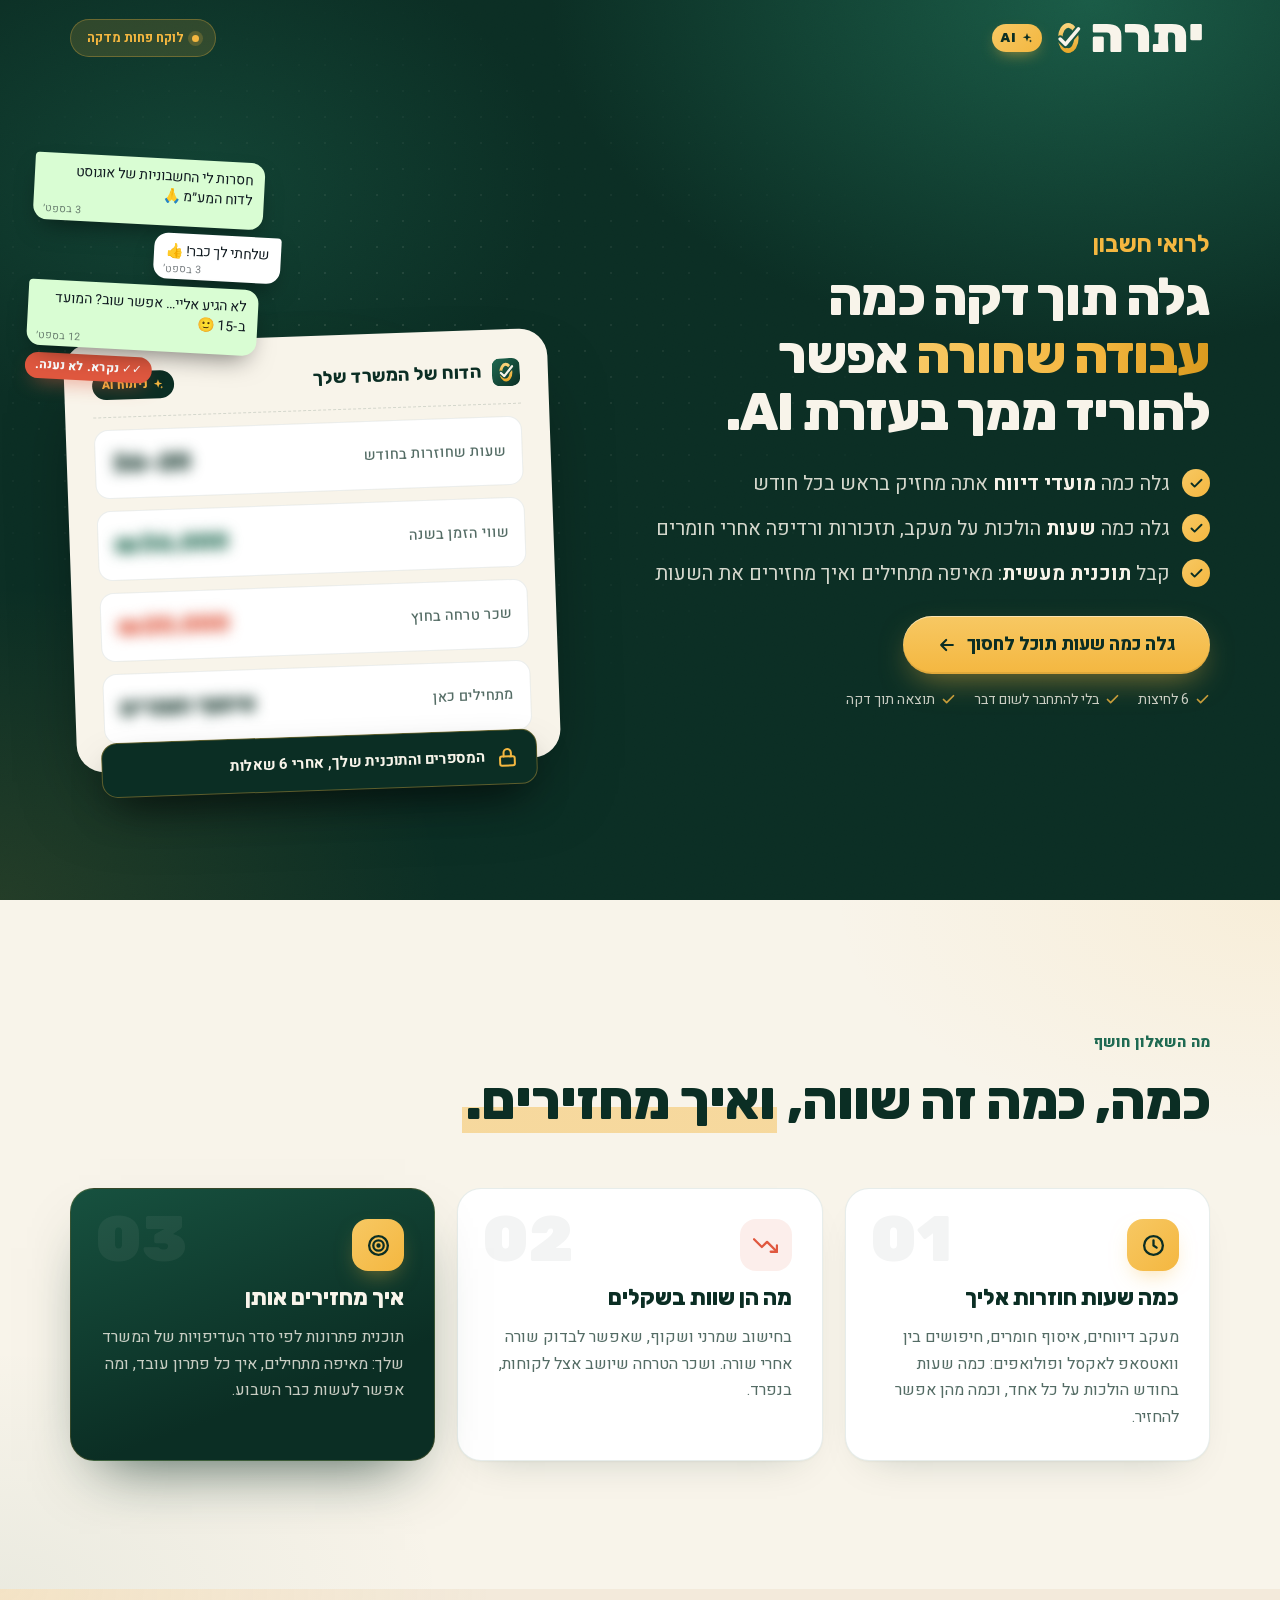
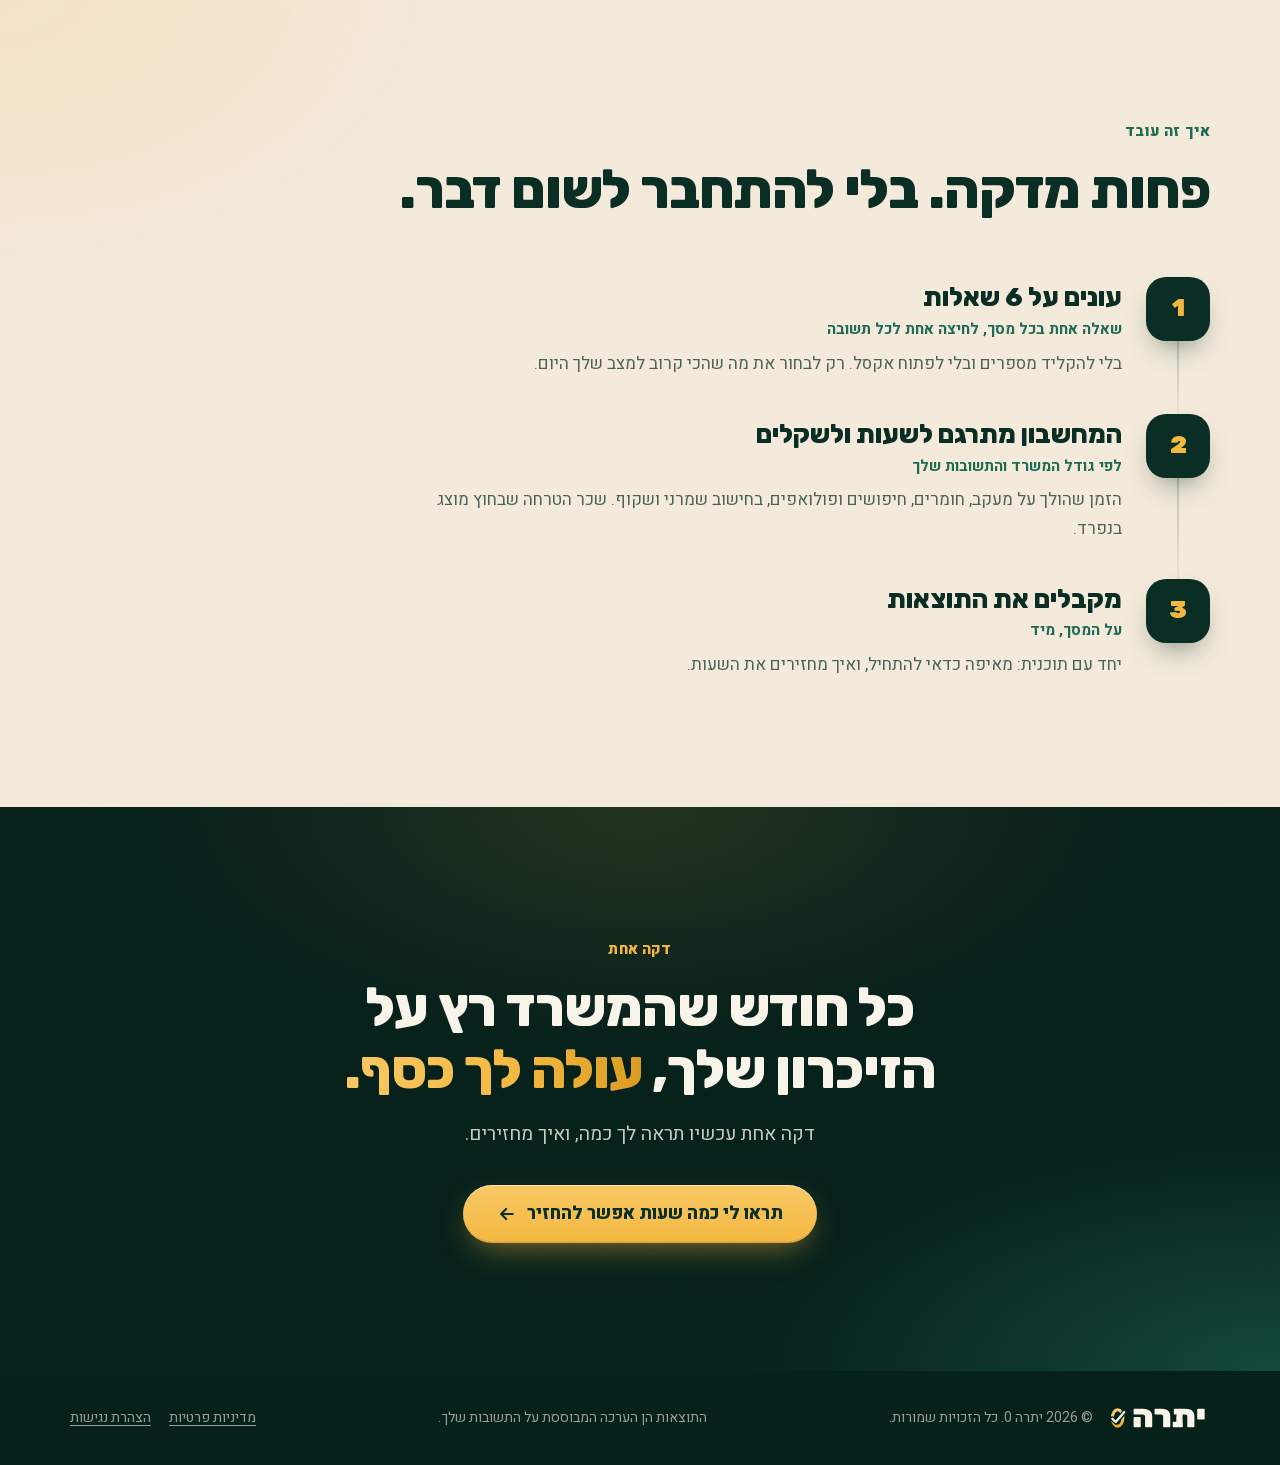
==== commit 89f7b955: "feat(landing): Adar's headline, three bullets right under it - Headline: "גלה תוך דקה כמה עבודה שחור" ====
--- a/index.html
+++ b/index.html
@@ -3,7 +3,7 @@
 <head>
 <meta charset="utf-8">
 <meta name="viewport" content="width=device-width, initial-scale=1, viewport-fit=cover">
-<title>כמה שעות בחודש אפשר להוריד ממך במשרד? | יתרה 0</title>
+<title>גלה תוך דקה כמה עבודה שחורה אפשר להוריד ממך בעזרת AI | יתרה 0</title>
 <meta name="description" content="בדיקה של דקה לרואי חשבון: שש שאלות, ותגלה כמה שעות בחודש תוכל לחסוך על מעקב דיווחים, איסוף חומרים ופולואפים, ואיך להחזיר אותן. בלי להתחבר לשום דבר.">
 <meta name="theme-color" content="#0B2E24">
 <link rel="canonical" href="https://yitra0.noamg.co.il/">
@@ -12,8 +12,8 @@
 <meta property="og:locale" content="he_IL">
 <meta property="og:site_name" content="יתרה 0">
 <meta property="og:url" content="https://yitra0.noamg.co.il/">
-<meta property="og:title" content="כמה שעות בחודש אפשר להוריד ממך במשרד? | יתרה 0">
-<meta property="og:description" content="שש שאלות, ותגלה כמה שעות בחודש תוכל לחסוך על מעקב דיווחים, איסוף חומרים ופולואפים, והכי חשוב: איך. בדיקה של דקה לרואי חשבון.">
+<meta property="og:title" content="גלה תוך דקה כמה עבודה שחורה אפשר להוריד ממך בעזרת AI | יתרה 0">
+<meta property="og:description" content="שש שאלות לרואי חשבון: כמה שעות של מעקב דיווחים, איסוף חומרים ופולואפים אפשר להוריד ממך כל חודש, ותוכנית מעשית להחזיר אותן.">
 <meta property="og:image" content="https://yitra0.noamg.co.il/logo/og-image.jpg">
 <meta property="og:image:width" content="1200">
 <meta property="og:image:height" content="630">
@@ -22,11 +22,11 @@
 <link rel="preload" href="fonts/heebo-hebrew.woff2" as="font" type="font/woff2" crossorigin>
 <link rel="preload" href="fonts/rubik-hebrew.woff2" as="font" type="font/woff2" crossorigin>
 <link rel="preconnect" href="https://app.cal.com" crossorigin>
-<link rel="stylesheet" href="fonts.css?v=12">
+<link rel="stylesheet" href="fonts.css?v=13">
 <link rel="icon" href="logo/favicon-g.svg" type="image/svg+xml">
 <link rel="icon" href="logo/favicon-g-32.png" type="image/png" sizes="32x32">
 <link rel="apple-touch-icon" href="logo/favicon-g-180.png">
-<link rel="stylesheet" href="styles.css?v=12">
+<link rel="stylesheet" href="styles.css?v=13">
 <style>
   /* ---------- Hero ---------- */
   .hero { min-height: 100svh; display: flex; align-items: center; padding-block: 96px 72px; }
@@ -34,8 +34,6 @@
   .hero .preview-wrap { margin-top: 178px; }
   .hero h1 { font-size: clamp(32px, 4.4vw, 52px); line-height: 1.1; margin-top: 18px; }
   .hero h1 .kicker { display: block; font-size: .46em; font-weight: 700; margin-bottom: 12px; letter-spacing: 0; }
-  .hero-sub { margin-top: 18px; max-width: 580px; font-size: clamp(18px, 1.8vw, 21px); line-height: 1.6; color: rgba(248, 244, 234, .88); }
-  .hero-sub b { color: var(--accent); }
 
   .float-chat { position: absolute; z-index: 3; top: -178px; inset-inline-end: -40px; width: 250px; display: grid; gap: 7px; transform: rotate(3deg); animation: float2 6s ease-in-out infinite; }
   @keyframes float2 { 50% { transform: rotate(3deg) translateY(8px); } }
@@ -189,7 +187,6 @@
     .hero { padding-block: 88px 56px; }
     .hero h1 { font-size: 30px; margin-top: 14px; }
     .hero h1 .kicker { font-size: .5em; margin-bottom: 8px; }
-    .hero-sub { font-size: 16.5px; margin-top: 12px; }
     .hero-bullets { margin-top: 18px; gap: 10px; }
     .hero-bullets li { font-size: 16px; }
     .hb-ck { width: 24px; height: 24px; }       /* משני — יש כפתור דביק למטה */
@@ -238,8 +235,7 @@
   <div class="dot-grid"></div>
   <div class="container hero-grid">
     <div>
-      <h1 class="h-display reveal"><span class="kicker text-accent">לרואי חשבון · בדיקה של דקה</span>כמה שעות בחודש <span class="text-grad">אפשר להוריד ממך</span> במשרד?</h1>
-      <p class="hero-sub reveal">רדיפה אחרי חומרים, מעקב דיווחים ופולואפים. שש שאלות, ותגלה כמה שעות תוכל לחסוך כל חודש, <b>והכי חשוב: איך.</b></p>
+      <h1 class="h-display reveal"><span class="kicker text-accent">לרואי חשבון</span>גלה תוך דקה כמה <span class="text-grad">עבודה שחורה</span> אפשר להוריד ממך בעזרת AI.</h1>
 
       <ul class="hero-bullets reveal">
         <li><span class="hb-ck"><svg viewBox="0 0 24 24" fill="none" stroke="currentColor" stroke-width="3" stroke-linecap="round" stroke-linejoin="round"><path d="M20 6L9 17l-5-5"/></svg></span><span>גלה כמה <b>מועדי דיווח</b> אתה מחזיק בראש בכל חודש</span></li>
@@ -388,10 +384,10 @@
   </div>
 </div>
 
-<script src="config.js?v=12"></script>
-<script src="tracking.js?v=12"></script>
-<script src="booking.js?v=12"></script>
-<script src="quiz-core.js?v=12"></script>
+<script src="config.js?v=13"></script>
+<script src="tracking.js?v=13"></script>
+<script src="booking.js?v=13"></script>
+<script src="quiz-core.js?v=13"></script>
 <script>
 (function () {
   "use strict";
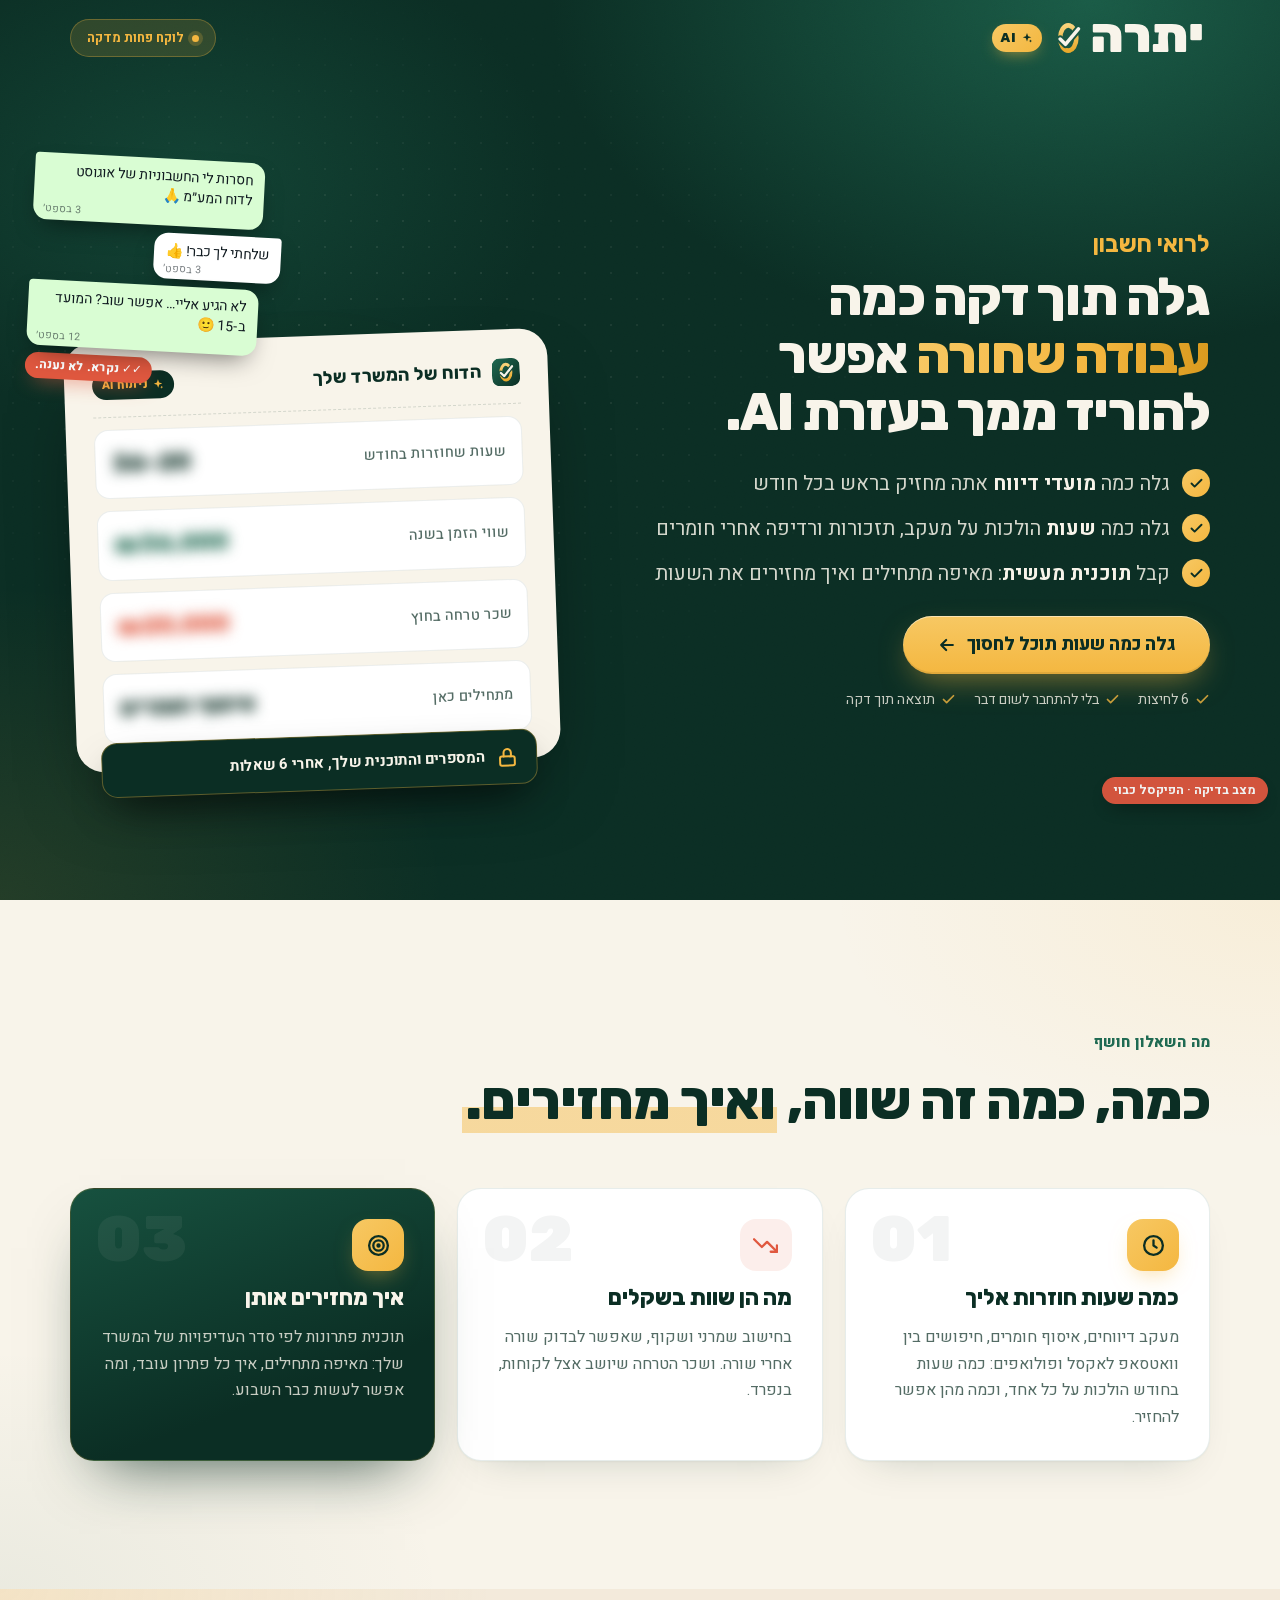
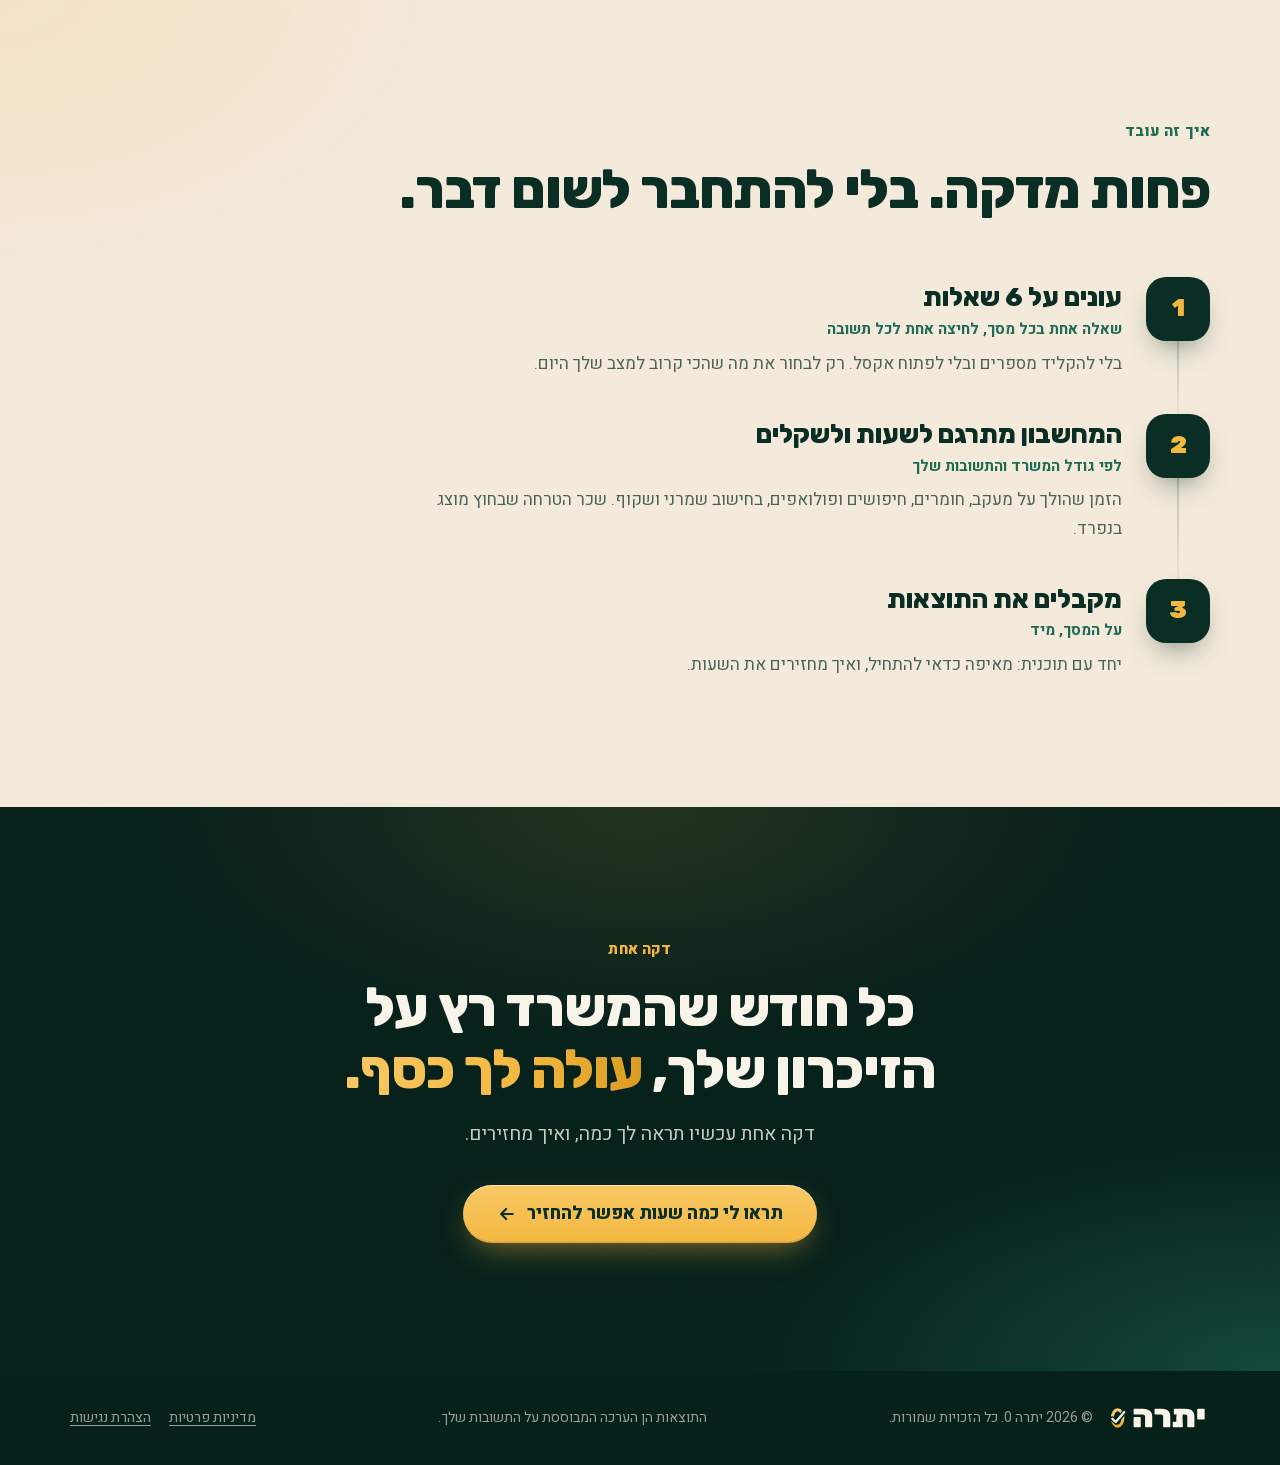
==== commit c34e138d: "feat(tracking): test mode (no pixel, lead marked is_test) and real traffic source - Test mode: ?test" ====
--- a/index.html
+++ b/index.html
@@ -22,11 +22,11 @@
 <link rel="preload" href="fonts/heebo-hebrew.woff2" as="font" type="font/woff2" crossorigin>
 <link rel="preload" href="fonts/rubik-hebrew.woff2" as="font" type="font/woff2" crossorigin>
 <link rel="preconnect" href="https://app.cal.com" crossorigin>
-<link rel="stylesheet" href="fonts.css?v=13">
+<link rel="stylesheet" href="fonts.css?v=14">
 <link rel="icon" href="logo/favicon-g.svg" type="image/svg+xml">
 <link rel="icon" href="logo/favicon-g-32.png" type="image/png" sizes="32x32">
 <link rel="apple-touch-icon" href="logo/favicon-g-180.png">
-<link rel="stylesheet" href="styles.css?v=13">
+<link rel="stylesheet" href="styles.css?v=14">
 <style>
   /* ---------- Hero ---------- */
   .hero { min-height: 100svh; display: flex; align-items: center; padding-block: 96px 72px; }
@@ -384,10 +384,10 @@
   </div>
 </div>
 
-<script src="config.js?v=13"></script>
-<script src="tracking.js?v=13"></script>
-<script src="booking.js?v=13"></script>
-<script src="quiz-core.js?v=13"></script>
+<script src="config.js?v=14"></script>
+<script src="tracking.js?v=14"></script>
+<script src="booking.js?v=14"></script>
+<script src="quiz-core.js?v=14"></script>
 <script>
 (function () {
   "use strict";
@@ -559,7 +559,7 @@
     track("QuizComplete");   /* כבר כאן, ולא ברגע המעבר, כדי שהאירוע יספיק לצאת לפני שהדף מתחלף */
     var saved = false;
     try {
-      sessionStorage.setItem("qf_result", JSON.stringify({ answers: answers, utm: utmParams(), pageUrl: location.href.split(/[?#]/)[0], at: Date.now() }));
+      sessionStorage.setItem("qf_result", JSON.stringify({ answers: answers, utm: window.qfAttribution ? window.qfAttribution() : utmParams(), pageUrl: location.href.split(/[?#]/)[0], at: Date.now() }));
       saved = true;
     } catch (err) {}
     var items = calcScreen.querySelectorAll(".calc-list li");
